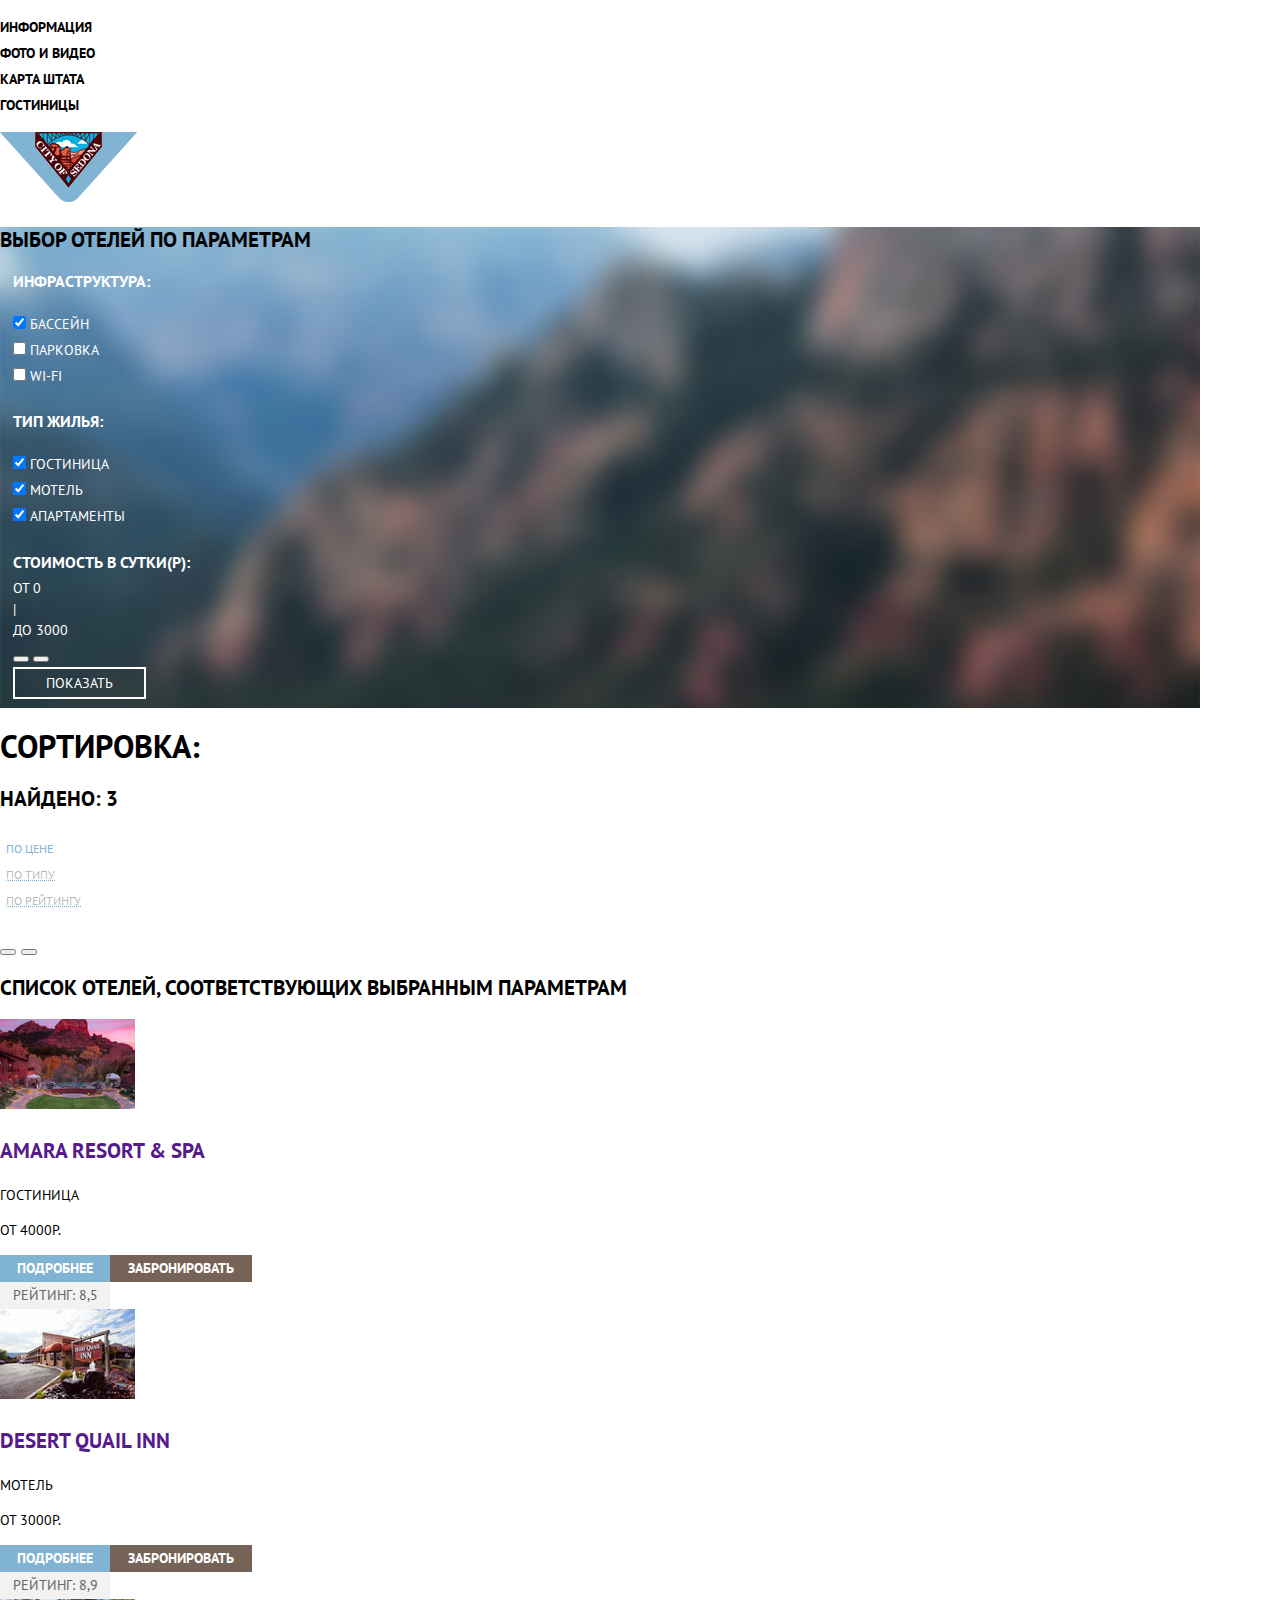
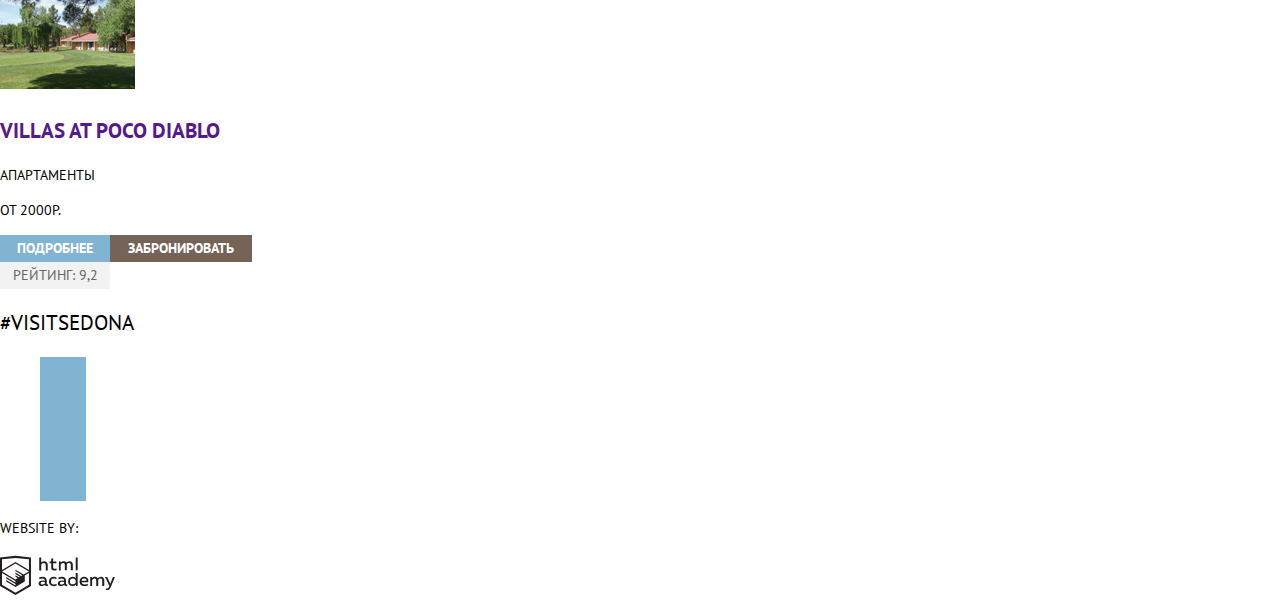
==== hotels.html @ 7c7cbd6b "Сделал первичную стилизацию" ====
<!DOCTYPE html>
<html lang="ru">
<head>
    <meta charset="utf-8">
    <title>HTML Academy: Седона</title>
    <link href="https://fonts.googleapis.com/css?family=PT+Sans:400,700&amp;subset=cyrillic" rel="stylesheet">
    <link href="css/normalize.css" rel="stylesheet">
    <link href="css/styles.css" rel="stylesheet">
</head>
<body>
    <header class="main-header">
        <nav class="main-navigation">
            <ul class="main-navigation-list">
                <li><a href="">Информация</a></li>
                <li><a href="">Фото и видео</a></li>
                <li><a href="">Карта штата</a></li>
                <li><a href="hotels.html">Гостиницы</a></li>
            </ul>
        </nav>
        <a href="index.html" class="main-logo"><img src="img/logo.png" alt="Логотип Седоны"></a>
    </header>
    <section class="hotels-parameters">
        <h2>Выбор отелей по параметрам</h2>
        <form action="https://echo.htmlacademy.ru" method="post" class="filter-hotels">
            <fieldset class="infrastructure">
                <legend>Инфраструктура:</legend>
                <ul class="filter-list">
                    <li class="filter-option">
                        <input class="filter-input filter-input-checkbox" type="checkbox" name="swimming-pool" id="filter-swimming-pool" checked>
                        <label for="filter-swimming-pool">Бассейн</label>
                    </li>
                    <li class="filter-option">
                        <input class="filter-input filter-input-checkbox" type="checkbox" name="parking" id="filter-parking">
                        <label for="filter-parking">Парковка</label>
                    </li>
                    <li class="filter-option">
                        <input class="filter-input filter-input-checkbox" type="checkbox" name="wi-fi" id="filter-wi-fi">
                        <label for="filter-wi-fi">Wi-Fi</label>
                    </li>
                </ul>
            </fieldset>
            <fieldset class="hotel-type">
                <legend>Тип жилья:</legend>
                <ul class="filter-list">
                    <li class="filter-option">
                        <input class="filter-input filter-input-checkbox" type="checkbox" name="hotel" id="filter-hotel" checked>
                        <label for="filter-hotel">Гостиница</label>
                    </li>
                    <li class="filter-option">
                        <input class="filter-input filter-input-checkbox" type="checkbox" name="motel" id="filter-motel" checked>
                        <label for="filter-motel">Мотель</label>
                    </li>
                    <li class="filter-option">
                        <input class="filter-input filter-input-checkbox" type="checkbox" name="apartment" id="filter-apartment" checked>
                        <label for="filter-apartment">Апартаменты</label>
                    </li>
                </ul>
            </fieldset>
            <fieldset class="cost-per-day">
                <legend>Стоимость в сутки(р):</legend>
                <div class="price-controls">
                    <div class="min-price">От 0</div> |
                    <div class="max-price">До 3000</div>
                </div>
                <div class="range-filter">
                    <div class="range-controls">
                        <div class="scale">
                            <div class="bar"></div>
                        </div>
                        <button type="button" class="toggle min-toggle"></button>
                        <button type="button" class="toggle max-toggle"></button>
                    </div>
                </div>
                <input type="submit" value="Показать">
            </fieldset>
        </form>
    </section>
    <section class="hotels-sorting">
        <h2>Сортировка:</h2>
        <b>Найдено: <span>3</span></b>
        <ul class="sorting-list">
            <li class="sorting-option">
                <button class="button-sorting-price chosen-option">По цене</button>
            </li>
            <li class="sorting-option">
                <button class="button-sorting-type">По типу</button>
            </li>
            <li class="sorting-option">
                <button class="button-sorting-rating">По рейтингу</button>
            </li>
        </ul>
        <div class="sorting-order">
            <button class="sorting-ascending"></button>
            <button class="sorting-descending"></button>
        </div>
    </section>
    <section class="hotels-found">
        <h2>Список отелей, соответствующих выбранным параметрам</h2>
        <ul class="hotels-list">
            <li>
                <img src="img/amara.jpg" alt="Фото отеля">
                <h3><a href="" class="hotel-name">Amara resort &amp; spa</a></h3>
                <p>Гостиница</p>
                <p>От 4000р.</p>
                <a href="" class="more-info">Подробнее</a>
                <a href="" class="button booking-button">Забронировать</a>
                <div class="star-rating">
                </div>
                <p class="rating-number">Рейтинг: 8,5</p>
            </li>
            <li>
                <img src="img/desert.jpg" alt="Фото отеля">
                <h3><a href="" class="hotel-name">Desert Quail Inn</a></h3>
                <p>Мотель</p>
                <p>От 3000р.</p>
                <a href="" class="more-info">Подробнее</a>
                <a href="" class="button booking-button">Забронировать</a>
                <div class="star-rating">
                </div>
                <p class="rating-number">Рейтинг: 8,9</p>
            </li>
            <li>
                <img src="img/villas.jpg" alt="Фото отеля">
                <h3><a href="" class="hotel-name">Villas at poco diablo</a></h3>
                <p>Апартаменты</p>
                <p>От 2000р.</p>
                <a href="" class="more-info">Подробнее</a>
                <a href="" class="button booking-button">Забронировать</a>
                <div class="star-rating">
                </div>
                <p class="rating-number">Рейтинг: 9,2</p>
            </li>
        </ul>
    </section>
    <footer class="main-footer">
        <p class="footer-hashtag">#Visitsedona</p>
        <ul class="footer-social">
            <li><a class="social-button vk" href="http://vk.com/htmlacademy"></a></li>
            <li><a class="social-button fb" href="http://www.facebook.com/htmlacademy"></a></li>
            <li><a class="social-button instagram" href="http://twitter.com/htmlacademy_ru"></a></li>
        </ul>
        <div class="developer">
            <p>Website by:</p>
            <a href="htmlacademy.ru"><svg id="Layer_1" data-name="Layer 1" xmlns="http://www.w3.org/2000/svg" viewBox="0 0 108.08 36.85"><title>logo-htmlacademy-small1</title><path d="M44.61,26.88a2,2,0,0,0,.55-0.1v1.33a3.25,3.25,0,0,1-1.18.21,1.67,1.67,0,0,1-1.67-1,4.84,4.84,0,0,1-3.14,1.08c-1.51,0-2.91-.83-2.91-2.55,0-2.13,2-2.79,3.71-2.79a11.08,11.08,0,0,1,2.17.25v-0.3c0-1-.76-1.77-2.19-1.77a7.42,7.42,0,0,0-3,.64v-1.7a10.21,10.21,0,0,1,3.19-.55c2.36,0,3.81,1.12,3.81,3.65v3a0.54,0.54,0,0,0,.49.59h0.17Zm-6.44-1.13A1.35,1.35,0,0,0,39.63,27h0.11a3.39,3.39,0,0,0,2.41-1V24.58a9.72,9.72,0,0,0-1.81-.21c-1,0-2.16.33-2.16,1.38h0Zm12.36-6.11a5,5,0,0,1,2.57.64V22a4.08,4.08,0,0,0-2.3-.7,2.75,2.75,0,1,0,0,5.49,5,5,0,0,0,2.43-.64v1.71a6.27,6.27,0,0,1-2.76.57A4.21,4.21,0,0,1,46,24.51q0-.21,0-0.41a4.32,4.32,0,0,1,4.18-4.46h0.38Zm12.17,7.24a2,2,0,0,0,.55-0.1v1.33a3.25,3.25,0,0,1-1.18.21,1.67,1.67,0,0,1-1.67-1,4.84,4.84,0,0,1-3.14,1.08c-1.51,0-2.91-.83-2.91-2.55,0-2.13,2-2.79,3.71-2.79a11.08,11.08,0,0,1,2.17.25v-0.3c0-1-.76-1.77-2.19-1.77a7.42,7.42,0,0,0-3,.64v-1.7a10.21,10.21,0,0,1,3.19-.55c2.36,0,3.81,1.12,3.81,3.65v3a0.54,0.54,0,0,0,.49.59h0.17Zm-6.44-1.13A1.35,1.35,0,0,0,57.73,27h0.11a3.39,3.39,0,0,0,2.41-1V24.58a9.72,9.72,0,0,0-1.81-.21c-1.06,0-2.16.33-2.16,1.38h0ZM73,16V28.2H71.35V26.88a3.88,3.88,0,0,1-3.19,1.54,4.4,4.4,0,0,1,0-8.78,3.81,3.81,0,0,1,3,1.3V16H73Zm-4.53,5.22a2.76,2.76,0,1,0,0,5.52A2.86,2.86,0,0,0,71.15,25V23A2.91,2.91,0,0,0,68.49,21.27ZM79,19.64c3.31,0,4.46,2.68,3.92,5.09H76.7c0.21,1.5,1.67,2.11,3.19,2.11a6.11,6.11,0,0,0,2.64-.59v1.6a7.14,7.14,0,0,1-3,.57C77,28.42,74.78,27,74.78,24a4.18,4.18,0,0,1,4-4.39H79Zm0.09,1.54a2.28,2.28,0,0,0-2.44,2.1v0.06H81.3A2,2,0,0,0,79.13,21.18Zm5.73,7V19.87h1.65v1a3.81,3.81,0,0,1,2.78-1.27A2.86,2.86,0,0,1,91.89,21a4.12,4.12,0,0,1,2.91-1.33A3.06,3.06,0,0,1,98,23V28.2h-1.9V23.05a1.59,1.59,0,0,0-1.42-1.75H94.42a2.8,2.8,0,0,0-2.07,1.12V28.2h-1.9V23.05A1.59,1.59,0,0,0,89,21.31H88.8a3,3,0,0,0-2.21,1.29v5.63H84.86Zm21.31-8.33h1.9l-3.91,9.46c-0.9,2.17-2.09,2.86-3.35,2.86a4.76,4.76,0,0,1-1.1-.14V30.46a2.86,2.86,0,0,0,.85.12c0.9,0,1.58-.64,2.07-1.9l0.17-.42-4-8.4h2l2.86,6.29ZM38.73,1.46V6.22a3.81,3.81,0,0,1,2.7-1.14,3.25,3.25,0,0,1,3.44,3.4v5.15H43V8.72a1.81,1.81,0,0,0-1.61-2h-0.3a2.93,2.93,0,0,0-2.32,1.39v5.52h-1.9V1.46h1.9ZM49.94,2.31v3h3V6.91h-3v3.81c0,1.1.5,1.46,1.58,1.46a4.49,4.49,0,0,0,1.69-.33v1.6A6.8,6.8,0,0,1,51,13.8a2.55,2.55,0,0,1-2.86-2.74V6.89H46.58V5.26h1.5V2.74Zm5.4,11.31V5.28H57v1A3.81,3.81,0,0,1,59.77,5a2.86,2.86,0,0,1,2.6,1.33A4.12,4.12,0,0,1,65.28,5,3.06,3.06,0,0,1,68.44,8.4v5.21h-1.9V8.46a1.59,1.59,0,0,0-1.42-1.75H64.89a2.8,2.8,0,0,0-2.07,1.12v5.78h-1.9V8.46A1.59,1.59,0,0,0,59.5,6.71H59.27A3,3,0,0,0,57.06,8v5.63H55.34ZM71.17,1.45H73V13.6H71.17V1.45ZM14.71,0H14.55L0,1.54V28.21l14.55,8.66,14.55-8.66V1.54Zm12.5,27.1L14.55,34.64,1.9,27.12V16.18l12.59,7.5V25L5.86,19.9v1.31l8.68,5.21v1.39L5.87,22.65V24l8.68,5.21,8.75-5.24V18.31L27.2,16V27.12Zm0-12.53-3.48,2-1.6,1L14.51,13v1.31L21,18.23H21l-0.14.09-1,.54-5.37-3.2V17l4.24,2.52-1,.67-3.2-1.9v1.31l2.1,1.24L14.5,22.1,2,14.65,14.51,7.11Zm0-1.32L14.49,5.76,1.91,13.25v-10L14.56,1.92,27.21,3.25v10h0Z" transform="translate(0 -0.02)" class="htmlacademy-logo" fill="#231f20"/></svg></a>
        </div>
    </footer>
</body>
</html>
---- css/styles.css ----
body {
    margin: 0;
    padding: 0;
    font-family: "PT Sans", Arial, sans-serif;
    font-size: 14px;
    line-height: 26px;
    color: black;
    text-transform: uppercase;
}

a {
    text-decoration: none;
}

/* Стилизация хедера */

.main-navigation {
    font-size: 14px;
    line-height: 26px;
    background-color: white;
}

.main-navigation-list {
    list-style: none;
    padding-left: 0;
}

.main-navigation-list a {
    color: black;
    font-weight: 700;
}

.main-navigation-list a:hover {
    color: #81b3d2;
}


.main-navigation-list a:active {
    color: rgba(0, 0, 0, 0.3);
}

/* Стилизация основного содержания */

.sedona-promo {

    background-image: url(../img/sedona-main.jpg);
    background-position: top center;
    background-repeat: no-repeat;

    height: 724px;

}

.sedona-promo b {
    font-size: 21px;
    line-height: 26px;
}

.sedona-promo p {
    font-size: 14px;
    line-height: 26px;
}

/* Стилизация блока преимуществ */

.advantages-list {
    list-style: none;
}

.advantages-list h3 {
    font-size: 21px;
    line-height: 26px;
    text-align: center;
}

.advantages-list p {
    font-size: 14px;
    line-height: 26px;
    text-align: center;
}

.advantages-item {
    height: 256px;
}

.advantages-item:nth-of-type(1),
.advantages-item:nth-of-type(7) {
    background-color: #81b3d2;
    width: 400px;
    color: white;
}

.advantages-item:nth-of-type(2),
.advantages-item:nth-of-type(6) {
    width: 800px;
}

.advantages-item:nth-of-type(3),
.advantages-item:nth-of-type(4),
.advantages-item:nth-of-type(5),
.advantages-item:nth-of-type(8),
.advantages-item:nth-of-type(9),
.advantages-item:nth-of-type(10) {
    width: 400px;
}

.advantages-item:nth-of-type(8),
.advantages-item:nth-of-type(9),
.advantages-item:nth-of-type(10) {
    background-color: #eeeeee;
}


.main-hotels b {
    font-size: 30px;
    line-height: 36px;
}

.main-hotels p {
    font-size: 14px;
    line-height: 24px;
}

.main-hotels button {
    font-size: 21px;
    line-height: 26px;
    font-weight: 700;
    text-transform: uppercase;
    background-color: #766357;
    color: white;
    width: 568px;
    height: 86px;
    border: none;
}

.main-hotels button:hover {
    background-color: #604e43;
}

.main-hotels button:active {
    background-color: #503e33;
    color: rgba(255, 255, 255, 0.3);
}

/* Стилизация футера */

.main-footer .footer-hashtag {
    font-size: 21px;
    line-height: 26px;
}

.footer-social {
    list-style: none;
}


.footer-social .social-button {
    width: 46px;
    height: 48px;
    background-color: #81b3d2;
    display: block;
}

.footer-social .social-button:hover {
    background-color: #669ec0;
}

.footer-social .social-button:active {
    background-color: #5496bd;
}

.developer p {
    font-size: 14px;
    line-height: 26px;
}

.developer svg {
    width: 115px;
    height: 41px;
}

svg:hover .htmlacademy-logo {
    fill: #81b3d2;
}

svg:active .htmlacademy-logo {
    fill: #bdbbbc;
}

label {
    font-size: 14px;
    line-height: 26px;
    font-weight: 700;
}

.modal-hotels input {
    background-color: #f2f2f2;
    font-size: 14px;
    line-height: 26px;
    font-weight: 700;
}

.modal-hotels input:hover {
    background-color: #ebebeb;
}

.modal-hotels input:focus {
    background-color: white;
    outline: none;
}

.modal-hotels input[type="submit"] {
    width: 458px;
    height: 58px;
    font-size: 21px;
    line-height: 26px;
    font-weight: 700;
    text-transform: uppercase;
    color: white;
    border: none;
    background-color: #81b3d2;
}

.modal-hotels input[type="submit"]:hover {
    background-color: #669ec0;
}

.modal-hotels input[type="submit"]:active {
    background-color: #5496bd;
    color: rgba(255, 255, 255, 0.3);
}

/* Стилизация страницы поиска отелей */

/* Стилизация блока с фильтрами */

.hotels-parameters {
    background-image: url(../img/filter%20background.jpg);
    background-repeat: no-repeat;
    background-position: top center;
    width: 1200px;
}

fieldset {
    border: none;
}

fieldset legend {
    font-size: 16px;
    line-height: 21px;
    font-weight: 700;
    color: white;
}

.filter-list {
    list-style: none;
    padding-left: 0;
}

.filter-list label {
    font-size: 14px;
    line-height: 21px;
    color: white;
    font-weight: 400;
}

.price-controls {
    color: white;
    font-size: 14px;
    line-height: 21px;
}

.filter-hotels input[type="submit"] {
    background-color: transparent;
    font-size: 14px;
    line-height: 21px;
    color: white;
    text-transform: uppercase;
    height: 32px;
    width: 133px;
    border: 2px solid white;
}

/* Стилизация блока сортировки */

.hotels-sorting {
    font-size: 21px;
    line-height: 26px;
    font-weight: 700;
}

.sorting-list {
    list-style: none;
    padding-left: 0;
}

.sorting-list button {
    background-color: transparent;
    border: none;
    font-size: 12px;
    line-height: 18px;
    color: rgba(0, 0, 0, 0.3);
    text-transform: uppercase;
    text-decoration: underline;
    text-decoration-style: dotted;
    text-decoration-color: #81b3d2;
}

.sorting-list .chosen-option {
    color: #81b3d2;
    text-decoration: none;
}

.sorting-list button:hover {
    color: #81b3d2;
    text-decoration: underline;
    text-decoration-style: dotted;
    text-decoration-color: #81b3d2;
}

.sorting-list button:active {
    color: black;
    text-decoration: none;
}

/* Стилизация списка отелей */

.hotels-list {
    list-style: none;
    padding-left: 0;
}

.hotels-list h3 {
    font-size: 21px;
    line-height: 26px;
    font-weight: 700;
}

.hotels-list .hotel-name:hover {
    color: #81b3d2;
}

.hotels-list .hotel-name:active {
    color: rgba(0, 0, 0, 0.3);
}

.hotels-list p {
    font-size: 14px;
    line-height: 21px;
}

.hotels-list .rating-number {
    color: #666666;
    background-color: #f2f2f2;
    width: 110px;
    height: 27px;
    text-align: center;
    display: table-cell;
    vertical-align: middle;
}

.hotels-list .more-info {
    font-size: 14px;
    line-height: 21px;
    font-weight: 700;
    text-align: center;
    vertical-align: middle;
    color: white;
    background-color: #81b3d2;
    width: 110px;
    height: 27px;
    display: table-cell;
}

.hotels-list .more-info:hover {
    background-color: #669ec0;
}

.hotels-list .more-info:active {
    background-color: #5496bd;
    color: rgba(255, 225, 255, 0.3);
}

.hotels-list .booking-button {
    font-size: 14px;
    line-height: 21px;
    font-weight: 700;
    text-align: center;
    vertical-align: middle;
    color: white;
    background-color: #766357;
    width: 142px;
    height: 27px;
    display: table-cell;
}

.hotels-list .booking-button:hover {
    background-color: #604e43;
}

.hotels-list .booking-button:active {
    background-color: #503e33;
    color: rgba(255, 255, 255, 0.3);
}
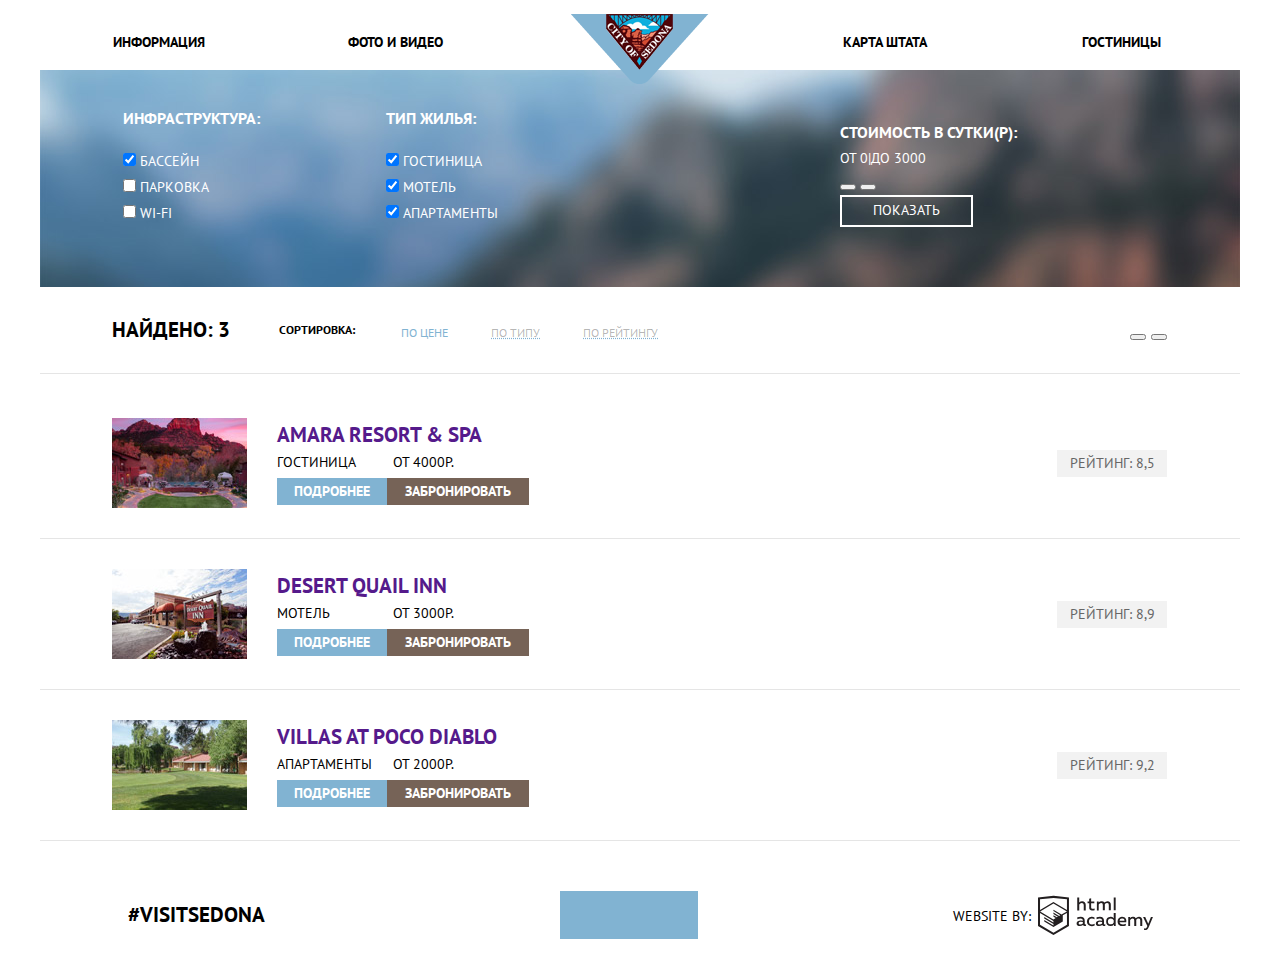
==== commit 99bbfe86: "Создал сетки" ====
--- a/hotels.html
+++ b/hotels.html
@@ -1,5 +1,6 @@
 <!DOCTYPE html>
 <html lang="ru">
+
 <head>
     <meta charset="utf-8">
     <title>HTML Academy: Седона</title>
@@ -7,6 +8,7 @@
     <link href="css/normalize.css" rel="stylesheet">
     <link href="css/styles.css" rel="stylesheet">
 </head>
+
 <body>
     <header class="main-header">
         <nav class="main-navigation">
@@ -19,119 +21,145 @@
         </nav>
         <a href="index.html" class="main-logo"><img src="img/logo.png" alt="Логотип Седоны"></a>
     </header>
-    <section class="hotels-parameters">
-        <h2>Выбор отелей по параметрам</h2>
-        <form action="https://echo.htmlacademy.ru" method="post" class="filter-hotels">
-            <fieldset class="infrastructure">
-                <legend>Инфраструктура:</legend>
-                <ul class="filter-list">
-                    <li class="filter-option">
-                        <input class="filter-input filter-input-checkbox" type="checkbox" name="swimming-pool" id="filter-swimming-pool" checked>
-                        <label for="filter-swimming-pool">Бассейн</label>
-                    </li>
-                    <li class="filter-option">
-                        <input class="filter-input filter-input-checkbox" type="checkbox" name="parking" id="filter-parking">
-                        <label for="filter-parking">Парковка</label>
-                    </li>
-                    <li class="filter-option">
-                        <input class="filter-input filter-input-checkbox" type="checkbox" name="wi-fi" id="filter-wi-fi">
-                        <label for="filter-wi-fi">Wi-Fi</label>
-                    </li>
-                </ul>
-            </fieldset>
-            <fieldset class="hotel-type">
-                <legend>Тип жилья:</legend>
-                <ul class="filter-list">
-                    <li class="filter-option">
-                        <input class="filter-input filter-input-checkbox" type="checkbox" name="hotel" id="filter-hotel" checked>
-                        <label for="filter-hotel">Гостиница</label>
-                    </li>
-                    <li class="filter-option">
-                        <input class="filter-input filter-input-checkbox" type="checkbox" name="motel" id="filter-motel" checked>
-                        <label for="filter-motel">Мотель</label>
-                    </li>
-                    <li class="filter-option">
-                        <input class="filter-input filter-input-checkbox" type="checkbox" name="apartment" id="filter-apartment" checked>
-                        <label for="filter-apartment">Апартаменты</label>
-                    </li>
-                </ul>
-            </fieldset>
-            <fieldset class="cost-per-day">
-                <legend>Стоимость в сутки(р):</legend>
-                <div class="price-controls">
-                    <div class="min-price">От 0</div> |
-                    <div class="max-price">До 3000</div>
-                </div>
-                <div class="range-filter">
-                    <div class="range-controls">
-                        <div class="scale">
-                            <div class="bar"></div>
+    <main class="container">
+        <section class="hotels-parameters">
+            <h2 class="visually-hidden">Выбор отелей по параметрам</h2>
+            <form action="https://echo.htmlacademy.ru" method="post" class="filter-hotels">
+                <fieldset class="infrastructure">
+                    <legend>Инфраструктура:</legend>
+                    <ul class="filter-list">
+                        <li class="filter-option">
+                            <input class="filter-input filter-input-checkbox" type="checkbox" name="swimming-pool" id="filter-swimming-pool" checked>
+                            <label for="filter-swimming-pool">Бассейн</label>
+                        </li>
+                        <li class="filter-option">
+                            <input class="filter-input filter-input-checkbox" type="checkbox" name="parking" id="filter-parking">
+                            <label for="filter-parking">Парковка</label>
+                        </li>
+                        <li class="filter-option">
+                            <input class="filter-input filter-input-checkbox" type="checkbox" name="wi-fi" id="filter-wi-fi">
+                            <label for="filter-wi-fi">Wi-Fi</label>
+                        </li>
+                    </ul>
+                </fieldset>
+                <fieldset class="hotel-type">
+                    <legend>Тип жилья:</legend>
+                    <ul class="filter-list">
+                        <li class="filter-option">
+                            <input class="filter-input filter-input-checkbox" type="checkbox" name="hotel" id="filter-hotel" checked>
+                            <label for="filter-hotel">Гостиница</label>
+                        </li>
+                        <li class="filter-option">
+                            <input class="filter-input filter-input-checkbox" type="checkbox" name="motel" id="filter-motel" checked>
+                            <label for="filter-motel">Мотель</label>
+                        </li>
+                        <li class="filter-option">
+                            <input class="filter-input filter-input-checkbox" type="checkbox" name="apartment" id="filter-apartment" checked>
+                            <label for="filter-apartment">Апартаменты</label>
+                        </li>
+                    </ul>
+                </fieldset>
+                <fieldset class="cost-per-day">
+                    <legend>Стоимость в сутки(р):</legend>
+                    <div class="price-controls">
+                        <div class="min-price">От 0</div> |
+                        <div class="max-price">До 3000</div>
+                    </div>
+                    <div class="range-filter">
+                        <div class="range-controls">
+                            <div class="scale">
+                                <div class="bar"></div>
+                            </div>
+                            <button type="button" class="toggle min-toggle"></button>
+                            <button type="button" class="toggle max-toggle"></button>
                         </div>
-                        <button type="button" class="toggle min-toggle"></button>
-                        <button type="button" class="toggle max-toggle"></button>
                     </div>
-                </div>
-                <input type="submit" value="Показать">
-            </fieldset>
-        </form>
-    </section>
-    <section class="hotels-sorting">
-        <h2>Сортировка:</h2>
-        <b>Найдено: <span>3</span></b>
-        <ul class="sorting-list">
-            <li class="sorting-option">
-                <button class="button-sorting-price chosen-option">По цене</button>
-            </li>
-            <li class="sorting-option">
-                <button class="button-sorting-type">По типу</button>
-            </li>
-            <li class="sorting-option">
-                <button class="button-sorting-rating">По рейтингу</button>
-            </li>
-        </ul>
-        <div class="sorting-order">
-            <button class="sorting-ascending"></button>
-            <button class="sorting-descending"></button>
-        </div>
-    </section>
-    <section class="hotels-found">
-        <h2>Список отелей, соответствующих выбранным параметрам</h2>
-        <ul class="hotels-list">
-            <li>
-                <img src="img/amara.jpg" alt="Фото отеля">
-                <h3><a href="" class="hotel-name">Amara resort &amp; spa</a></h3>
-                <p>Гостиница</p>
-                <p>От 4000р.</p>
-                <a href="" class="more-info">Подробнее</a>
-                <a href="" class="button booking-button">Забронировать</a>
-                <div class="star-rating">
-                </div>
-                <p class="rating-number">Рейтинг: 8,5</p>
-            </li>
-            <li>
-                <img src="img/desert.jpg" alt="Фото отеля">
-                <h3><a href="" class="hotel-name">Desert Quail Inn</a></h3>
-                <p>Мотель</p>
-                <p>От 3000р.</p>
-                <a href="" class="more-info">Подробнее</a>
-                <a href="" class="button booking-button">Забронировать</a>
-                <div class="star-rating">
-                </div>
-                <p class="rating-number">Рейтинг: 8,9</p>
-            </li>
-            <li>
-                <img src="img/villas.jpg" alt="Фото отеля">
-                <h3><a href="" class="hotel-name">Villas at poco diablo</a></h3>
-                <p>Апартаменты</p>
-                <p>От 2000р.</p>
-                <a href="" class="more-info">Подробнее</a>
-                <a href="" class="button booking-button">Забронировать</a>
-                <div class="star-rating">
-                </div>
-                <p class="rating-number">Рейтинг: 9,2</p>
-            </li>
-        </ul>
-    </section>
+                    <input type="submit" value="Показать">
+                </fieldset>
+            </form>
+        </section>
+        <section class="hotels-sorting">
+            <b>Найдено: 3</b>
+            <h2>Сортировка:</h2>
+            <ul class="sorting-list">
+                <li class="sorting-option">
+                    <button class="button-sorting-price chosen-option">По цене</button>
+                </li>
+                <li class="sorting-option">
+                    <button class="button-sorting-type">По типу</button>
+                </li>
+                <li class="sorting-option">
+                    <button class="button-sorting-rating">По рейтингу</button>
+                </li>
+            </ul>
+            <div class="sorting-order">
+                <button class="sorting-ascending"></button>
+                <button class="sorting-descending"></button>
+            </div>
+        </section>
+        <section class="hotels-found">
+            <h2 class="visually-hidden">Список отелей, соответствующих выбранным параметрам</h2>
+            <ul class="hotels-list">
+                <li>
+                    <img src="img/amara.jpg" alt="Фото отеля">
+                    <div class="hotel-description">
+                        <h3><a href="" class="hotel-name">Amara resort &amp; spa</a></h3>
+                        <div class="hotel-name-cost">
+                            <p>Гостиница</p>
+                            <p>От 4000р.</p>
+                        </div>
+                        <div class="hotel-buttons">
+                            <a href="" class="more-info">Подробнее</a>
+                            <a href="" class="button booking-button">Забронировать</a>
+                        </div>
+                    </div>
+                    <div class="rating-helper">
+                        <div class="star-rating">
+                        </div>
+                        <p class="rating-number">Рейтинг: 8,5</p>
+                    </div>
+                </li>
+                <li>
+                    <img src="img/desert.jpg" alt="Фото отеля">
+                    <div class="hotel-description">
+                        <h3><a href="" class="hotel-name">Desert Quail Inn</a></h3>
+                        <div class="hotel-name-cost">
+                            <p>Мотель</p>
+                            <p>От 3000р.</p>
+                        </div>
+                        <div class="hotel-buttons">
+                            <a href="" class="more-info">Подробнее</a>
+                            <a href="" class="button booking-button">Забронировать</a>
+                        </div>
+                    </div>
+                    <div class="rating-helper">
+                        <div class="star-rating">
+                        </div>
+                        <p class="rating-number">Рейтинг: 8,9</p>
+                    </div>
+                </li>
+                <li>
+                    <img src="img/villas.jpg" alt="Фото отеля">
+                    <div class="hotel-description">
+                        <h3><a href="" class="hotel-name">Villas at poco diablo</a></h3>
+                        <div class="hotel-name-cost">
+                            <p>Апартаменты</p>
+                            <p>От 2000р.</p>
+                        </div>
+                        <div class="hotel-buttons">
+                            <a href="" class="more-info">Подробнее</a>
+                            <a href="" class="button booking-button">Забронировать</a>
+                        </div>
+                    </div>
+                    <div class="rating-helper">
+                        <div class="star-rating">
+                        </div>
+                        <p class="rating-number">Рейтинг: 9,2</p>
+                    </div>
+                </li>
+            </ul>
+        </section>
+    </main>
     <footer class="main-footer">
         <p class="footer-hashtag">#Visitsedona</p>
         <ul class="footer-social">
@@ -145,4 +173,5 @@
         </div>
     </footer>
 </body>
+
 </html>
--- a/css/styles.css
+++ b/css/styles.css
@@ -12,17 +12,49 @@
     text-decoration: none;
 }
 
+.visually-hidden {
+    display: none;
+}
+
 /* Стилизация хедера */
 
+.main-header {
+    width: 1200px;
+    margin: 0 auto;
+    height: 56px;
+    position: relative;
+}
+
+.main-logo {
+    position: absolute;
+    top: 0px;
+    left: 531px;
+}
+
 .main-navigation {
     font-size: 14px;
     line-height: 26px;
     background-color: white;
+    height: 56px;
 }
 
 .main-navigation-list {
     list-style: none;
     padding-left: 0;
+    display: flex;
+    height: 56px;
+
+}
+
+.main-navigation-list li {
+    flex-basis: 237px;
+    display: flex;
+    justify-content: center;
+    align-items: center;
+}
+
+.main-navigation-list li:nth-of-type(3) {
+    margin-left: auto;
 }
 
 .main-navigation-list a {
@@ -40,6 +72,11 @@
 }
 
 /* Стилизация основного содержания */
+
+.container {
+    width: 1200px;
+    margin: 0 auto;
+}
 
 .sedona-promo {
 
@@ -49,34 +86,72 @@
 
     height: 724px;
 
+    display: flex;
+    flex-direction: column;
+    justify-content: flex-end;
+    align-items: center;
+
 }
 
 .sedona-promo b {
     font-size: 21px;
     line-height: 26px;
+    width: 446px;
+    text-align: center;
 }
 
 .sedona-promo p {
     font-size: 14px;
     line-height: 26px;
+    color: #333333;
 }
 
 /* Стилизация блока преимуществ */
 
+.advantages {}
+
 .advantages-list {
+    width: 1200px;
+    margin: 0 auto;
     list-style: none;
+    display: flex;
+    flex-wrap: wrap;
+    justify-content: flex-start;
+    padding-left: 0;
+}
+
+.advantages-list li {
+    flex-basis: 400px;
+    display: flex;
+    flex-direction: column;
+    justify-content: center;
+    min-height: 256px;
+    align-items: center;
+}
+
+.advantages-list li:nth-of-type(2),
+.advantages-list li:nth-of-type(6) {
+    flex-basis: 800px;
+}
+
+.advantages-list li:nth-of-type(3),
+.advantages-list li:nth-of-type(4),
+.advantages-list li:nth-of-type(5) {
+    min-height: 330px;
 }
 
 .advantages-list h3 {
     font-size: 21px;
     line-height: 26px;
     text-align: center;
+    width: 151px;
 }
 
 .advantages-list p {
     font-size: 14px;
     line-height: 26px;
     text-align: center;
+    width: 280px;
 }
 
 .advantages-item {
@@ -104,21 +179,42 @@
     width: 400px;
 }
 
+.advantages-item:nth-of-type(3) p,
+.advantages-item:nth-of-type(4) p,
+.advantages-item:nth-of-type(5) p,
+.advantages-item:nth-of-type(8) p,
+.advantages-item:nth-of-type(9) p,
+.advantages-item:nth-of-type(10) p {
+    color: #333333;
+}
+
 .advantages-item:nth-of-type(8),
 .advantages-item:nth-of-type(9),
 .advantages-item:nth-of-type(10) {
     background-color: #eeeeee;
 }
 
+.main-hotels {
+    margin-top: 55px;
+    display: flex;
+    flex-direction: column;
+    justify-content: space-between;
+    align-items: center;
+    min-height: 236px;
+}
+
 
 .main-hotels b {
     font-size: 30px;
     line-height: 36px;
+
 }
 
 .main-hotels p {
     font-size: 14px;
     line-height: 24px;
+    text-align: center;
+    width: 437px;
 }
 
 .main-hotels button {
@@ -144,13 +240,22 @@
 
 /* Стилизация футера */
 
+.main-footer {
+    height: 120px;
+    display: flex;
+    justify-content: space-around;
+    align-items: center;
+}
+
 .main-footer .footer-hashtag {
     font-size: 21px;
     line-height: 26px;
+    font-weight: 700;
 }
 
 .footer-social {
     list-style: none;
+    display: flex;
 }
 
 
@@ -169,14 +274,26 @@
     background-color: #5496bd;
 }
 
+.developer {
+    width: 200px;
+    height: 41px;
+    display: flex;
+    justify-content: space-between;
+    align-items: flex-start;
+
+}
+
 .developer p {
     font-size: 14px;
     line-height: 26px;
+    margin-top: 8px;
+
 }
 
 .developer svg {
     width: 115px;
     height: 41px;
+
 }
 
 svg:hover .htmlacademy-logo {
@@ -187,6 +304,22 @@
     fill: #bdbbbc;
 }
 
+/* Стилизация всплывающего окна */
+
+.modal-hotels {
+    width: 568px;
+    min-height: 395px;
+    margin: 0 auto;
+}
+
+.hotels-search {
+    min-height: 395px;
+    display: flex;
+    flex-direction: column;
+    justify-content: space-around;
+    align-items: center;
+}
+
 label {
     font-size: 14px;
     line-height: 26px;
@@ -198,6 +331,21 @@
     font-size: 14px;
     line-height: 26px;
     font-weight: 700;
+}
+
+.modal-hotels .hotels-search-helper {
+    width: 458px;
+    display: flex;
+    justify-content: space-between;
+    align-items: center;
+}
+
+.modal-hotels input[type="date"] {
+    width: 346px;
+}
+
+.modal-hotels input[type="number"] {
+    margin-left: 41px;
 }
 
 .modal-hotels input:hover {
@@ -283,6 +431,18 @@
 
 /* Стилизация блока сортировки */
 
+.filter-hotels {
+    display: flex;
+    min-height: 217px;
+    
+    justify-content: flex-start;
+    align-items: center;
+}
+
+.filter-hotels fieldset {
+    
+}
+
 .hotels-sorting {
     font-size: 21px;
     line-height: 26px;
@@ -292,6 +452,65 @@
 .sorting-list {
     list-style: none;
     padding-left: 0;
+}
+
+.infrastructure {
+    margin-left: 72px;
+    width: 140px;
+}
+
+.hotel-type {
+    margin-left: 100px;
+    width: 140px;
+}
+
+.cost-per-day {
+    margin-right: 72px;
+    width: 318px;
+    display: flex;
+    flex-direction: column;
+    
+}
+
+.price-controls {
+    display: flex;
+}
+
+.hotels-sorting {
+    display: flex;
+    justify-content: space-between;
+    align-items: center;
+    min-height: 86px;
+    border-bottom: 1px solid #e5e5e5;
+}
+
+.hotels-sorting b {
+    text-align: center;
+    margin-left: 72px;
+}
+
+.hotels-sorting h2 {
+    font-size: 12px;
+    line-height: 18px;
+    margin-left: 49px;
+}
+
+.sorting-list {
+    display: flex;
+    justify-content: space-between;
+    align-items: stretch;
+    margin-left: 9px;
+    
+    
+}
+
+.sorting-list li {
+    margin-left: 31px;
+}
+
+.sorting-order {
+    margin-left: auto;
+    margin-right: 73px;
 }
 
 .sorting-list button {
@@ -323,6 +542,10 @@
     text-decoration: none;
 }
 
+.cost-per-day {
+    margin-left: auto;
+}
+
 /* Стилизация списка отелей */
 
 .hotels-list {
@@ -330,10 +553,54 @@
     padding-left: 0;
 }
 
+.hotels-list li {
+    display: flex;
+    align-items: center;
+    min-height: 150px;
+    border-bottom: 1px solid #e5e5e5;
+}
+
+.hotels-list img {
+    width: 135px;
+    margin-left: 72px;
+}
+
+.hotel-description {
+    display: flex;
+    flex-direction: column;
+    justify-content: flex-start;
+    margin-left: 30px;
+}
+
+.hotel-name-cost {
+    display: flex;
+    justify-content: flex-start;
+    align-items: center;
+    height: 30px;
+}
+
+.hotel-name-cost p {
+    flex-basis: 116px;
+}
+
+.hotel-buttons {
+    width: 258px;
+}
+
+
+
 .hotels-list h3 {
     font-size: 21px;
     line-height: 26px;
     font-weight: 700;
+    
+    margin-bottom: 0;
+    margin-top: 0;
+}
+
+.rating-helper {
+    margin-left: auto;
+    margin-right: 73px;
 }
 
 .hotels-list .hotel-name:hover {
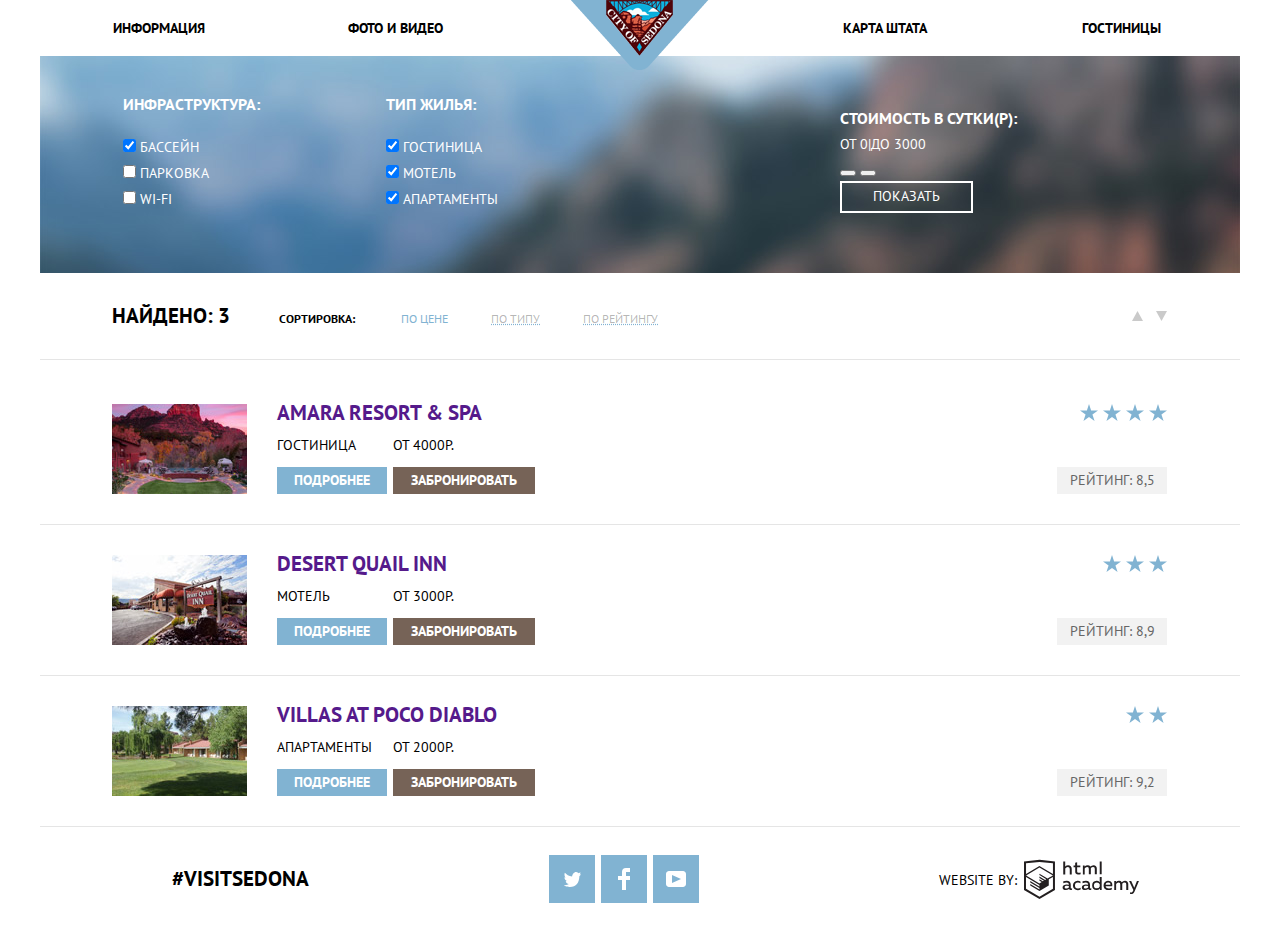
==== commit 97764202: "Оформил мелкие детали" ====
--- a/hotels.html
+++ b/hotels.html
@@ -115,6 +115,10 @@
                     </div>
                     <div class="rating-helper">
                         <div class="star-rating">
+                            <div class="star"></div>
+                            <div class="star"></div>
+                            <div class="star"></div>
+                            <div class="star"></div>
                         </div>
                         <p class="rating-number">Рейтинг: 8,5</p>
                     </div>
@@ -134,6 +138,9 @@
                     </div>
                     <div class="rating-helper">
                         <div class="star-rating">
+                            <div class="star"></div>
+                            <div class="star"></div>
+                            <div class="star"></div>
                         </div>
                         <p class="rating-number">Рейтинг: 8,9</p>
                     </div>
@@ -153,6 +160,8 @@
                     </div>
                     <div class="rating-helper">
                         <div class="star-rating">
+                            <div class="star"></div>
+                            <div class="star"></div>
                         </div>
                         <p class="rating-number">Рейтинг: 9,2</p>
                     </div>
@@ -163,9 +172,9 @@
     <footer class="main-footer">
         <p class="footer-hashtag">#Visitsedona</p>
         <ul class="footer-social">
-            <li><a class="social-button vk" href="http://vk.com/htmlacademy"></a></li>
+            <li><a class="social-button twitter" href="http://vk.com/htmlacademy"></a></li>
             <li><a class="social-button fb" href="http://www.facebook.com/htmlacademy"></a></li>
-            <li><a class="social-button instagram" href="http://twitter.com/htmlacademy_ru"></a></li>
+            <li><a class="social-button youtube" href="http://twitter.com/htmlacademy_ru"></a></li>
         </ul>
         <div class="developer">
             <p>Website by:</p>
--- a/css/styles.css
+++ b/css/styles.css
@@ -15,6 +15,7 @@
 .visually-hidden {
     display: none;
 }
+
 
 /* Стилизация хедера */
 
@@ -23,6 +24,8 @@
     margin: 0 auto;
     height: 56px;
     position: relative;
+    padding: 0;
+    
 }
 
 .main-logo {
@@ -36,14 +39,17 @@
     line-height: 26px;
     background-color: white;
     height: 56px;
+    padding: 0;
+    margin: 0;
+    
 }
 
 .main-navigation-list {
     list-style: none;
-    padding-left: 0;
+    padding: 0;
+    margin: 0;
     display: flex;
     height: 56px;
-
 }
 
 .main-navigation-list li {
@@ -79,18 +85,14 @@
 }
 
 .sedona-promo {
-
-    background-image: url(../img/sedona-main.jpg);
+    background-image: url(../img/sedona-intro.jpg);
     background-position: top center;
     background-repeat: no-repeat;
-
     height: 724px;
-
     display: flex;
     flex-direction: column;
     justify-content: flex-end;
     align-items: center;
-
 }
 
 .sedona-promo b {
@@ -104,6 +106,8 @@
     font-size: 14px;
     line-height: 26px;
     color: #333333;
+    margin-bottom: 52px;
+    margin-top: 32px;
 }
 
 /* Стилизация блока преимуществ */
@@ -124,7 +128,7 @@
     flex-basis: 400px;
     display: flex;
     flex-direction: column;
-    justify-content: center;
+    justify-content: space-between;
     min-height: 256px;
     align-items: center;
 }
@@ -145,6 +149,9 @@
     line-height: 26px;
     text-align: center;
     width: 151px;
+    padding: 0;
+    margin: 0;
+    margin-top: 47px;
 }
 
 .advantages-list p {
@@ -152,6 +159,12 @@
     line-height: 26px;
     text-align: center;
     width: 280px;
+    padding: 0;
+    margin: 0;
+}
+
+.advantages-list .advantage-description {
+    margin-bottom: 59px;
 }
 
 .advantages-item {
@@ -194,20 +207,57 @@
     background-color: #eeeeee;
 }
 
+.advantages-item:nth-of-type(3) h3,
+.advantages-item:nth-of-type(4) h3,
+.advantages-item:nth-of-type(5) h3 {
+    margin-top: 0px;
+}
+
+.advantages-item:nth-of-type(3)::before {
+    content: "";
+    background-image: url(../img/icon-1.svg);
+    width: 75px;
+    height: 72px;
+    margin: 0;
+    padding: 0;
+    margin-top: 60px;
+}
+
+.advantages-item:nth-of-type(4)::before {
+    content: "";
+    background-image: url(../img/icon-2.svg);
+    width: 64px;
+    height: 76px;
+    margin: 0;
+    padding: 0;
+    margin-top: 60px;
+}
+
+.advantages-item:nth-of-type(5)::before {
+    content: "";
+    background-image: url(../img/icon-3.svg);
+    width: 74px;
+    height: 70px;
+    margin: 0;
+    padding: 0;
+    margin-top: 60px;
+}
+
 .main-hotels {
-    margin-top: 55px;
     display: flex;
     flex-direction: column;
-    justify-content: space-between;
-    align-items: center;
-    min-height: 236px;
+    justify-content: flex-end;
+    align-items: center;
+    min-height: 291px;
 }
 
 
 .main-hotels b {
     font-size: 30px;
     line-height: 36px;
-
+    padding: 0;
+    margin: 0;
+    margin-bottom: 30px;
 }
 
 .main-hotels p {
@@ -215,6 +265,9 @@
     line-height: 24px;
     text-align: center;
     width: 437px;
+    margin: 0;
+    padding: 0;
+    margin-bottom: 49px;
 }
 
 .main-hotels button {
@@ -238,12 +291,19 @@
     color: rgba(255, 255, 255, 0.3);
 }
 
+.main-map {
+    margin-bottom: -8px;
+}
+
 /* Стилизация футера */
 
 .main-footer {
+    width: 1200px;
     height: 120px;
-    display: flex;
-    justify-content: space-around;
+    margin: 0 auto;
+    padding: 0;
+    display: flex;
+    justify-content: space-between;
     align-items: center;
 }
 
@@ -251,11 +311,19 @@
     font-size: 21px;
     line-height: 26px;
     font-weight: 700;
+    margin: 0;
+    padding: 0;
+    margin-left: 132px;
+    
 }
 
 .footer-social {
     list-style: none;
     display: flex;
+    justify-content: space-between;
+    padding: 0;
+    width: 150px;
+    
 }
 
 
@@ -274,26 +342,43 @@
     background-color: #5496bd;
 }
 
+.twitter {
+    background-image: url(../img/twitter.svg);
+    background-position: center;
+    background-repeat: no-repeat;
+}
+
+.fb {
+    background-image: url(../img/fb-icon.svg);
+    background-position: center;
+    background-repeat: no-repeat;
+}
+
+.youtube {
+    background-image: url(../img/youtube.svg);
+    background-position: center;
+    background-repeat: no-repeat;
+}
+
+
 .developer {
     width: 200px;
     height: 41px;
     display: flex;
     justify-content: space-between;
     align-items: flex-start;
-
+    margin-right: 101px;
 }
 
 .developer p {
     font-size: 14px;
     line-height: 26px;
     margin-top: 8px;
-
 }
 
 .developer svg {
     width: 115px;
     height: 41px;
-
 }
 
 svg:hover .htmlacademy-logo {
@@ -493,15 +578,14 @@
     font-size: 12px;
     line-height: 18px;
     margin-left: 49px;
+    padding-top: 6px;
 }
 
 .sorting-list {
     display: flex;
     justify-content: space-between;
     align-items: stretch;
-    margin-left: 9px;
-    
-    
+    margin-left: 9px;    
 }
 
 .sorting-list li {
@@ -511,6 +595,46 @@
 .sorting-order {
     margin-left: auto;
     margin-right: 73px;
+    display: inline-block;
+    font-size: 0;
+}
+
+.sorting-order button {
+    background-color: transparent;
+    border: none;
+    width: 11px;
+    height: 10px;
+    background-position: center;
+    background-repeat: no-repeat;
+    text-align: center;
+    vertical-align: middle;
+}
+
+.sorting-order .sorting-ascending {
+    background-image: url(../img/icon-up-dir-grey.svg);
+}
+
+.sorting-order .sorting-descending {
+    background-image: url(../img/icon-down-dir-grey.svg);
+    margin-left: 12px;
+}
+
+.sorting-order .sorting-ascending:hover {
+    background-image: url(../img/icon-up-dir.svg);
+}
+
+.sorting-order .sorting-descending:hover {
+    background-image: url(../img/icon-down-dir.svg);
+}
+
+.sorting-order .sorting-ascending:active {
+    background-image: url(../img/icon-up-dir-blue.svg);
+    outline: none;
+}
+
+.sorting-order .sorting-descending:active {
+    background-image: url(../img/icon-down-dir-blue.svg);
+    outline: none;
 }
 
 .sorting-list button {
@@ -548,9 +672,11 @@
 
 /* Стилизация списка отелей */
 
+
 .hotels-list {
     list-style: none;
     padding-left: 0;
+    margin-bottom: -8px;
 }
 
 .hotels-list li {
@@ -568,8 +694,9 @@
 .hotel-description {
     display: flex;
     flex-direction: column;
-    justify-content: flex-start;
+    justify-content: space-between;
     margin-left: 30px;
+    height: 90px;
 }
 
 .hotel-name-cost {
@@ -581,24 +708,25 @@
 
 .hotel-name-cost p {
     flex-basis: 116px;
+    margin-top: 11px;
+    
 }
 
 .hotel-buttons {
     width: 258px;
 }
 
-
-
 .hotels-list h3 {
     font-size: 21px;
     line-height: 26px;
     font-weight: 700;
-    
-    margin-bottom: 0;
-    margin-top: 0;
+    margin: 0;
+    margin-top: -4px;
 }
 
 .rating-helper {
+    height: 90px;
+    width: 110px;
     margin-left: auto;
     margin-right: 73px;
 }
@@ -615,15 +743,35 @@
     font-size: 14px;
     line-height: 21px;
 }
+
+.hotels-list .star-rating {
+    height: 17px;
+    width: 110px;
+    display: flex;
+    flex-direction: row-reverse;
+}
+
 
 .hotels-list .rating-number {
     color: #666666;
     background-color: #f2f2f2;
     width: 110px;
-    height: 27px;
+    height: 24px;
+    margin-top: 46px;
     text-align: center;
-    display: table-cell;
-    vertical-align: middle;
+    padding-top: 3px;
+}
+.star {
+    width: 18px;
+    height: 17px;
+    margin-left: 5px;
+    background-image: url(../img/star.svg);
+    background-position: center;
+    background-repeat: no-repeat;
+}
+
+.hotel-buttons {
+    font-size: 0px;
 }
 
 .hotels-list .more-info {
@@ -631,12 +779,13 @@
     line-height: 21px;
     font-weight: 700;
     text-align: center;
-    vertical-align: middle;
     color: white;
     background-color: #81b3d2;
     width: 110px;
-    height: 27px;
-    display: table-cell;
+    display: inline-block;
+    vertical-align: middle;
+    padding-top: 3px;
+    padding-bottom: 3px;
 }
 
 .hotels-list .more-info:hover {
@@ -653,12 +802,14 @@
     line-height: 21px;
     font-weight: 700;
     text-align: center;
-    vertical-align: middle;
     color: white;
     background-color: #766357;
     width: 142px;
-    height: 27px;
-    display: table-cell;
+    display: inline-block;
+    vertical-align: middle;
+    padding-top: 3px;
+    padding-bottom: 3px;
+    margin-left: 6px;
 }
 
 .hotels-list .booking-button:hover {
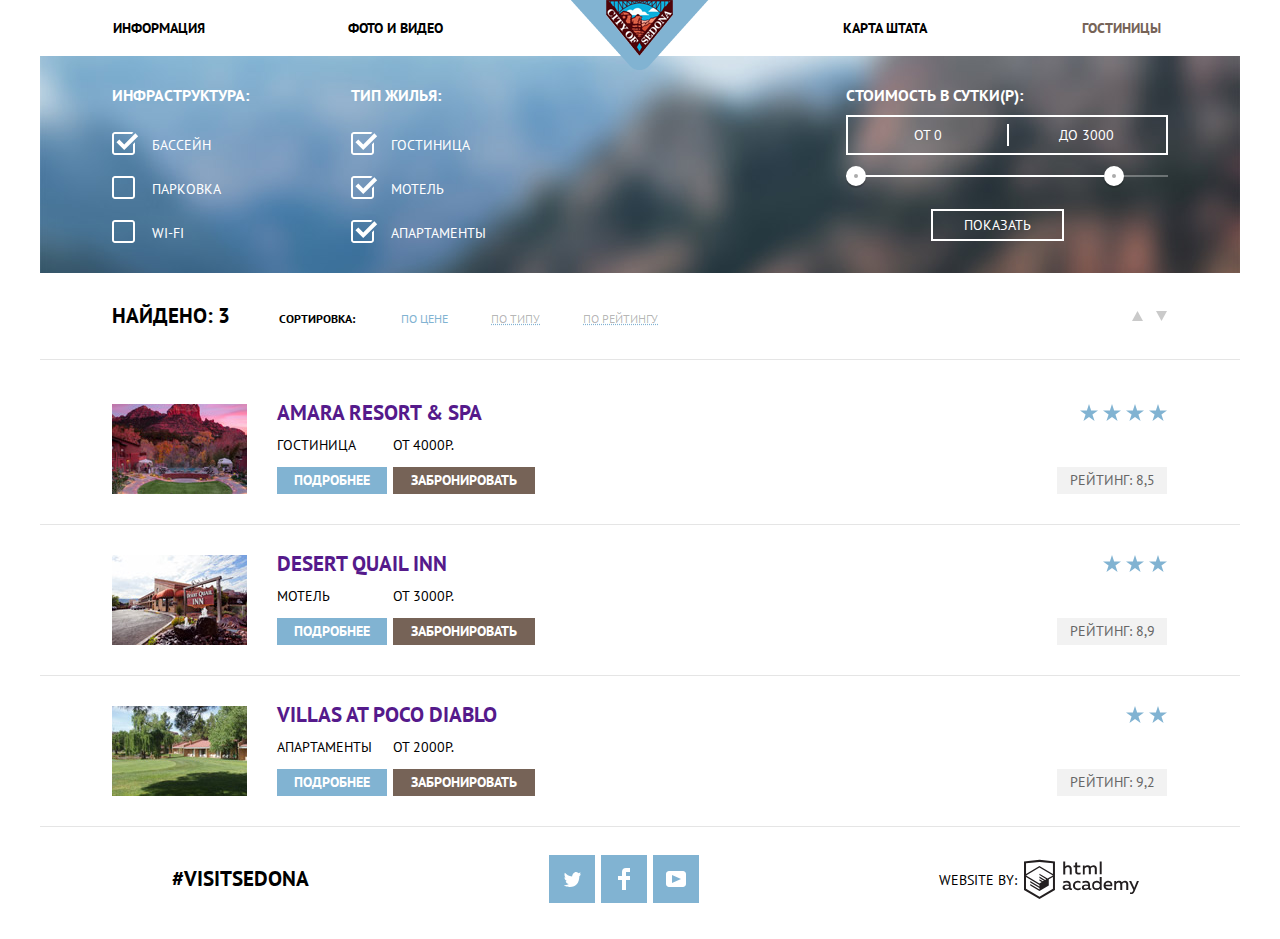
==== commit 5bc0e426: "Доверстал формы" ====
--- a/hotels.html
+++ b/hotels.html
@@ -16,7 +16,7 @@
                 <li><a href="">Информация</a></li>
                 <li><a href="">Фото и видео</a></li>
                 <li><a href="">Карта штата</a></li>
-                <li><a href="hotels.html">Гостиницы</a></li>
+                <li><a class="current-page" href="hotels.html">Гостиницы</a></li>
             </ul>
         </nav>
         <a href="index.html" class="main-logo"><img src="img/logo.png" alt="Логотип Седоны"></a>
@@ -29,16 +29,19 @@
                     <legend>Инфраструктура:</legend>
                     <ul class="filter-list">
                         <li class="filter-option">
-                            <input class="filter-input filter-input-checkbox" type="checkbox" name="swimming-pool" id="filter-swimming-pool" checked>
-                            <label for="filter-swimming-pool">Бассейн</label>
+                            <label for="filter-swimming-pool">   <input class="filter-input filter-input-checkbox visually-hidden" type="checkbox" name="swimming-pool" id="filter-swimming-pool" checked>
+                            <span class="checkbox-indicator"></span>Бассейн
+                            </label>
                         </li>
                         <li class="filter-option">
-                            <input class="filter-input filter-input-checkbox" type="checkbox" name="parking" id="filter-parking">
-                            <label for="filter-parking">Парковка</label>
+
+                            <label for="filter-parking"><input class="filter-input filter-input-checkbox visually-hidden" type="checkbox" name="parking" id="filter-parking">
+                            <span class="checkbox-indicator"></span>Парковка</label>
                         </li>
                         <li class="filter-option">
-                            <input class="filter-input filter-input-checkbox" type="checkbox" name="wi-fi" id="filter-wi-fi">
-                            <label for="filter-wi-fi">Wi-Fi</label>
+
+                            <label for="filter-wi-fi"><input class="filter-input filter-input-checkbox visually-hidden" type="checkbox" name="wi-fi" id="filter-wi-fi">
+                            <span class="checkbox-indicator"></span>Wi-Fi</label>
                         </li>
                     </ul>
                 </fieldset>
@@ -46,33 +49,35 @@
                     <legend>Тип жилья:</legend>
                     <ul class="filter-list">
                         <li class="filter-option">
-                            <input class="filter-input filter-input-checkbox" type="checkbox" name="hotel" id="filter-hotel" checked>
-                            <label for="filter-hotel">Гостиница</label>
+                            <label for="filter-hotel">
+                                <input class="filter-input filter-input-checkbox visually-hidden" type="checkbox" name="hotel" id="filter-hotel" checked>
+                                <span class="checkbox-indicator"></span>Гостиница
+                            </label>
                         </li>
                         <li class="filter-option">
-                            <input class="filter-input filter-input-checkbox" type="checkbox" name="motel" id="filter-motel" checked>
-                            <label for="filter-motel">Мотель</label>
+
+                            <label for="filter-motel"><input class="filter-input filter-input-checkbox visually-hidden" type="checkbox" name="motel" id="filter-motel" checked>
+                            <span class="checkbox-indicator"></span>Мотель</label>
                         </li>
                         <li class="filter-option">
-                            <input class="filter-input filter-input-checkbox" type="checkbox" name="apartment" id="filter-apartment" checked>
-                            <label for="filter-apartment">Апартаменты</label>
+
+                            <label for="filter-apartment"><input class="filter-input filter-input-checkbox visually-hidden" type="checkbox" name="apartment" id="filter-apartment" checked>
+                            <span class="checkbox-indicator"></span>Апартаменты</label>
                         </li>
                     </ul>
                 </fieldset>
                 <fieldset class="cost-per-day">
                     <legend>Стоимость в сутки(р):</legend>
                     <div class="price-controls">
-                        <div class="min-price">От 0</div> |
+                        <div class="min-price">От 0</div>
                         <div class="max-price">До 3000</div>
                     </div>
-                    <div class="range-filter">
-                        <div class="range-controls">
-                            <div class="scale">
-                                <div class="bar"></div>
-                            </div>
-                            <button type="button" class="toggle min-toggle"></button>
-                            <button type="button" class="toggle max-toggle"></button>
+                    <div class="range-controls">
+                        <div class="scale">
+                            <div class="bar"></div>
                         </div>
+                        <div class="range-toggle range-toggle-min"></div>
+                        <div class="range-toggle range-toggle-max"></div>
                     </div>
                     <input type="submit" value="Показать">
                 </fieldset>
--- a/css/styles.css
+++ b/css/styles.css
@@ -25,7 +25,7 @@
     height: 56px;
     position: relative;
     padding: 0;
-    
+
 }
 
 .main-logo {
@@ -41,7 +41,7 @@
     height: 56px;
     padding: 0;
     margin: 0;
-    
+
 }
 
 .main-navigation-list {
@@ -75,6 +75,10 @@
 
 .main-navigation-list a:active {
     color: rgba(0, 0, 0, 0.3);
+}
+
+.main-navigation-list .current-page {
+    color: #766357;
 }
 
 /* Стилизация основного содержания */
@@ -249,6 +253,7 @@
     justify-content: flex-end;
     align-items: center;
     min-height: 291px;
+    position: relative;
 }
 
 
@@ -280,6 +285,7 @@
     width: 568px;
     height: 86px;
     border: none;
+    box-sizing: border-box;
 }
 
 .main-hotels button:hover {
@@ -314,7 +320,7 @@
     margin: 0;
     padding: 0;
     margin-left: 132px;
-    
+
 }
 
 .footer-social {
@@ -323,7 +329,7 @@
     justify-content: space-between;
     padding: 0;
     width: 150px;
-    
+
 }
 
 
@@ -395,13 +401,21 @@
     width: 568px;
     min-height: 395px;
     margin: 0 auto;
+    background-color: white;
+    position: absolute;
+    top: 291px;
+    left: 316px;
 }
 
 .hotels-search {
-    min-height: 395px;
+    box-sizing: border-box;
+    width: 458px;
+    min-height: 285px;
+    margin: 0 auto;
+    margin-top: 55px;
     display: flex;
     flex-direction: column;
-    justify-content: space-around;
+    justify-content: space-between;
     align-items: center;
 }
 
@@ -416,6 +430,8 @@
     font-size: 14px;
     line-height: 26px;
     font-weight: 700;
+    border: none;
+    box-sizing: border-box;
 }
 
 .modal-hotels .hotels-search-helper {
@@ -423,14 +439,144 @@
     display: flex;
     justify-content: space-between;
     align-items: center;
-}
-
-.modal-hotels input[type="date"] {
+    position: relative;
+}
+
+.modal-hotels .date-input {
     width: 346px;
-}
-
-.modal-hotels input[type="number"] {
-    margin-left: 41px;
+    height: 38px;
+    padding-right: 39px;
+    padding-left: 12px;
+}
+
+.modal-hotels .calendar {
+    height: 38px;
+    width: 39px;
+    position: absolute;
+    left: 419px;
+    background-color: transparent;
+    background-image: url(../img/calendar-grey.svg);
+    background-position: center;
+    background-repeat: no-repeat;
+    cursor: pointer;
+}
+
+.modal-hotels .calendar:hover {
+    background-color: transparent;
+    background-image: url(../img/calendar.svg);
+    background-position: center;
+    background-repeat: no-repeat;
+}
+
+.modal-hotels .calendar:active {
+    background-color: transparent;
+    background-image: url(../img/calendar-blue.svg);
+    background-position: center;
+    background-repeat: no-repeat;
+    outline: none;
+}
+
+.modal-hotels .calendar:focus {
+    background-color: transparent;
+    background-image: url(../img/calendar-blue.svg);
+    background-position: center;
+    background-repeat: no-repeat;
+    outline: none;
+}
+
+.modal-hotels .calendar:active {
+    background-color: transparent;
+}
+
+.modal-hotels .hotels-amount-helper {
+    box-sizing: border-box;
+    width: 458px;
+    height: 38px;
+    display: flex;
+    justify-content: space-between;
+    align-content: center;
+}
+
+.modal-hotels .guests-amount-helper {
+    position: relative;
+}
+
+.modal-hotels .guests-amount {
+    width: 114px;
+    height: 38px;
+    box-sizing: border-box;
+    margin-left: 38px;
+    padding-left: 38px;
+    padding-right: 38px;
+}
+
+
+.hotels-amount-helper button {
+    background-color: transparent;
+    width: 38px;
+    height: 38px;
+    box-sizing: border-box;
+    position: absolute;
+    cursor: pointer;
+}
+
+.hotels-amount-helper button:hover {
+    background-color: transparent;
+}
+
+.hotels-amount-helper button:active {
+    background-color: transparent;
+}
+
+.modal-hotels .quantity-less-adults {
+    left: 113px;
+    background-image: url(../img/minus-grey.png);
+    background-position: center;
+    background-repeat: no-repeat;
+}
+
+.modal-hotels .quantity-less-children {
+    left: 79px;
+    background-image: url(../img/minus-grey.png);
+    background-position: center;
+    background-repeat: no-repeat;
+}
+
+.modal-hotels .quantity-less-adults:hover,
+.modal-hotels .quantity-less-children:hover {
+    background-image: url(../img/minus-black.png);
+}
+
+.modal-hotels .quantity-less-adults:active,
+.modal-hotels .quantity-less-children:active {
+    background-image: url(../img/minus-blue.png);
+}
+
+
+.modal-hotels .quantity-more-adults {
+    top: 0px;
+    left: 190px;
+    background-image: url(../img/plus-grey.png);
+    background-position: center;
+    background-repeat: no-repeat;
+}
+
+.modal-hotels .quantity-more-children {
+    top: 0px;
+    left: 156px;
+    background-image: url(../img/plus-grey.png);
+    background-position: center;
+    background-repeat: no-repeat;
+}
+
+.modal-hotels .quantity-more-adults:hover,
+.modal-hotels .quantity-more-children:hover {
+    background-image: url(../img/plus-black.png);
+}
+
+.modal-hotels .quantity-more-adults:active,
+.modal-hotels .quantity-more-children:active {
+    background-image: url(../img/plus-blue.png);
 }
 
 .modal-hotels input:hover {
@@ -440,11 +586,21 @@
 .modal-hotels input:focus {
     background-color: white;
     outline: none;
+    border: 2px solid #e5e5e5;
+}
+
+.modal-hotels .date-input:focus {
+    padding-left: 10px;
+}
+
+.modal-hotels .guests-amount {
+    text-align: center;
 }
 
 .modal-hotels input[type="submit"] {
     width: 458px;
     height: 58px;
+    margin-top: 54px;
     font-size: 21px;
     line-height: 26px;
     font-weight: 700;
@@ -452,6 +608,7 @@
     color: white;
     border: none;
     background-color: #81b3d2;
+    box-sizing: border-box;
 }
 
 .modal-hotels input[type="submit"]:hover {
@@ -474,8 +631,63 @@
     width: 1200px;
 }
 
-fieldset {
+
+.filter-hotels {
+    display: flex;
+    min-height: 217px;
+    justify-content: flex-start;
+    align-items: flex-start;
+}
+
+.filter-hotels fieldset {
+    width: 136px;
     border: none;
+    padding: 0;
+    margin-top: 29px;
+}
+
+.filter-hotels .hotel-type {
+    margin-left: 100px;
+}
+
+.filter-hotels .infrastructure {
+    margin-left: 72px;
+}
+
+.filter-hotels .cost-per-day {
+    margin-left: auto;
+    margin-right: 72px;
+    width: 318px;
+    height: 153px;
+}
+
+.filter-hotels .price-controls {
+    color: white;
+    font-size: 14px;
+    line-height: 21px;
+    width: 318px;
+    height: 36px;
+    margin-top: 9px;
+    display: flex;
+    align-items: center;
+    border: 2px solid white;
+    position: relative;
+}
+
+.filter-hotels .price-controls::after {
+    content: "";
+    width: 2px;
+    height: 22px;
+    background-color: white;
+    position: absolute;
+    top: 7px;
+    left: 159px;
+}
+
+.filter-hotels .min-price,
+.filter-hotels .max-price {
+    width: 50%;
+    text-align: center;
 }
 
 fieldset legend {
@@ -488,6 +700,55 @@
 .filter-list {
     list-style: none;
     padding-left: 0;
+    height: 114px;
+    display: flex;
+    flex-direction: column;
+    justify-content: space-between;
+    margin-top: 26px;
+}
+
+.filter-list label {
+    margin-left: 40px;
+}
+
+.filter-option {
+    position: relative;
+}
+
+.filter-option input[type="checkbox"] + .checkbox-indicator {
+    position: absolute;
+    top: 0;
+    left: 0;
+    width: 23px;
+    height: 23px;
+    box-sizing: border-box;
+    background-image: url(../img/checkbox-off.svg);
+    background-position: left;
+    background-repeat: no-repeat;
+}
+
+.filter-option input[type="checkbox"]:checked + .checkbox-indicator {
+    width: 27px;
+    height: 23px;
+    background-image: url(../img/checkbox-on.svg);
+    background-position: left;
+    background-repeat: no-repeat;
+}
+
+.filter-option input[type="checkbox"]:disabled + .checkbox-indicator {
+    width: 23px;
+    height: 23px;
+    background-image: url(../img/checkbox-off-disabled.svg);
+    background-position: left;
+    background-repeat: no-repeat;
+}
+
+.filter-option input[type="checkbox"]:checked:disabled + .checkbox-indicator {
+    width: 27px;
+    height: 23px;
+    background-image: url(../img/checkbox-on-disabled.svg);
+    background-position: left;
+    background-repeat: no-repeat;
 }
 
 .filter-list label {
@@ -497,11 +758,47 @@
     font-weight: 400;
 }
 
-.price-controls {
-    color: white;
-    font-size: 14px;
-    line-height: 21px;
-}
+
+.range-controls {
+    position: relative;
+    margin-top: 20px;
+}
+
+.range-controls .scale {
+    height: 2px;
+    background: rgba(255, 255, 255, 0.3);
+}
+
+.range-controls .bar {
+    width: 80%;
+    height: 2px;
+    background: #ffffff;
+}
+
+.range-toggle {
+    position: absolute;
+    top: -9px;
+    width: 4px;
+    height: 4px;
+    background: #ababab;
+    border: 8px solid #ffffff;
+    border-radius: 50%;
+    box-shadow: 0 2px 1px 0 rgba(0, 1, 1, 0.2);
+    cursor: pointer;
+}
+
+.range-toggle:hover {
+    cursor: pointer;
+}
+
+.range-toggle-min {
+    left: 0;
+}
+
+.range-toggle-max {
+    left: 80%;
+}
+
 
 .filter-hotels input[type="submit"] {
     background-color: transparent;
@@ -512,21 +809,16 @@
     height: 32px;
     width: 133px;
     border: 2px solid white;
+    margin-top: 32px;
+    margin-left: 85px;
+}
+
+.filter-hotels input[type="submit"]:hover {
+    background-color: white;
+    color: black;
 }
 
 /* Стилизация блока сортировки */
-
-.filter-hotels {
-    display: flex;
-    min-height: 217px;
-    
-    justify-content: flex-start;
-    align-items: center;
-}
-
-.filter-hotels fieldset {
-    
-}
 
 .hotels-sorting {
     font-size: 21px;
@@ -539,27 +831,6 @@
     padding-left: 0;
 }
 
-.infrastructure {
-    margin-left: 72px;
-    width: 140px;
-}
-
-.hotel-type {
-    margin-left: 100px;
-    width: 140px;
-}
-
-.cost-per-day {
-    margin-right: 72px;
-    width: 318px;
-    display: flex;
-    flex-direction: column;
-    
-}
-
-.price-controls {
-    display: flex;
-}
 
 .hotels-sorting {
     display: flex;
@@ -585,7 +856,7 @@
     display: flex;
     justify-content: space-between;
     align-items: stretch;
-    margin-left: 9px;    
+    margin-left: 9px;
 }
 
 .sorting-list li {
@@ -666,12 +937,8 @@
     text-decoration: none;
 }
 
-.cost-per-day {
-    margin-left: auto;
-}
 
 /* Стилизация списка отелей */
-
 
 .hotels-list {
     list-style: none;
@@ -709,7 +976,7 @@
 .hotel-name-cost p {
     flex-basis: 116px;
     margin-top: 11px;
-    
+
 }
 
 .hotel-buttons {
@@ -761,6 +1028,7 @@
     text-align: center;
     padding-top: 3px;
 }
+
 .star {
     width: 18px;
     height: 17px;
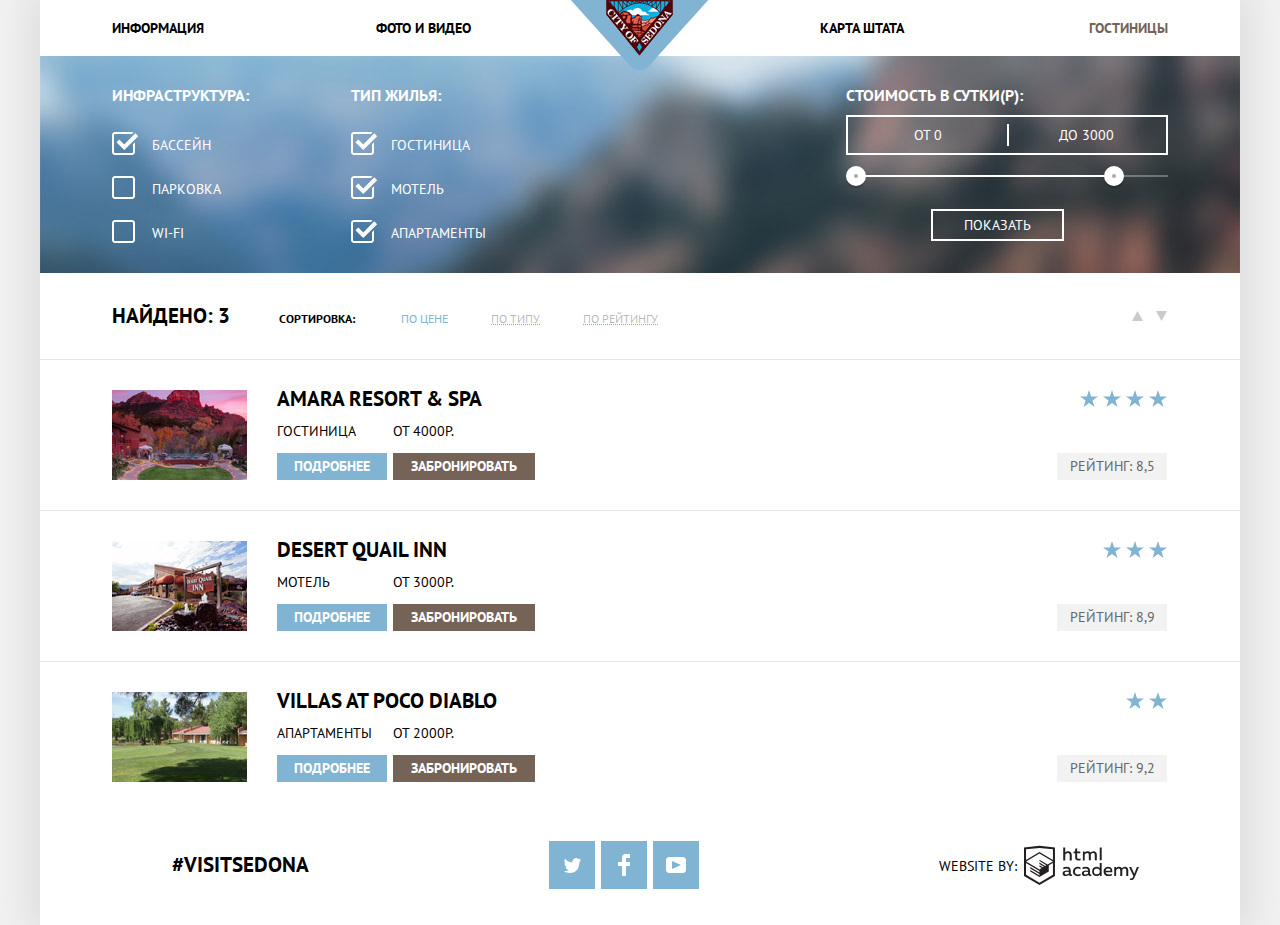
==== commit 26d06f9c: "Мелкие исправления" ====
--- a/hotels.html
+++ b/hotels.html
@@ -1,6 +1,5 @@
 <!DOCTYPE html>
 <html lang="ru">
-
 <head>
     <meta charset="utf-8">
     <title>HTML Academy: Седона</title>
@@ -8,7 +7,6 @@
     <link href="css/normalize.css" rel="stylesheet">
     <link href="css/styles.css" rel="stylesheet">
 </head>
-
 <body>
     <header class="main-header">
         <nav class="main-navigation">
@@ -34,12 +32,10 @@
                             </label>
                         </li>
                         <li class="filter-option">
-
                             <label for="filter-parking"><input class="filter-input filter-input-checkbox visually-hidden" type="checkbox" name="parking" id="filter-parking">
                             <span class="checkbox-indicator"></span>Парковка</label>
                         </li>
                         <li class="filter-option">
-
                             <label for="filter-wi-fi"><input class="filter-input filter-input-checkbox visually-hidden" type="checkbox" name="wi-fi" id="filter-wi-fi">
                             <span class="checkbox-indicator"></span>Wi-Fi</label>
                         </li>
@@ -55,12 +51,10 @@
                             </label>
                         </li>
                         <li class="filter-option">
-
                             <label for="filter-motel"><input class="filter-input filter-input-checkbox visually-hidden" type="checkbox" name="motel" id="filter-motel" checked>
                             <span class="checkbox-indicator"></span>Мотель</label>
                         </li>
                         <li class="filter-option">
-
                             <label for="filter-apartment"><input class="filter-input filter-input-checkbox visually-hidden" type="checkbox" name="apartment" id="filter-apartment" checked>
                             <span class="checkbox-indicator"></span>Апартаменты</label>
                         </li>
@@ -187,5 +181,4 @@
         </div>
     </footer>
 </body>
-
 </html>
--- a/css/styles.css
+++ b/css/styles.css
@@ -1,11 +1,14 @@
 body {
-    margin: 0;
+    margin: 0 auto;
     padding: 0;
     font-family: "PT Sans", Arial, sans-serif;
     font-size: 14px;
     line-height: 26px;
     color: black;
     text-transform: uppercase;
+    background-color: #f2f2f2;
+    width: 1200px;
+    box-shadow: 0 0 40px 10px #dbdbdb;
 }
 
 a {
@@ -25,7 +28,6 @@
     height: 56px;
     position: relative;
     padding: 0;
-
 }
 
 .main-logo {
@@ -41,22 +43,32 @@
     height: 56px;
     padding: 0;
     margin: 0;
-
 }
 
 .main-navigation-list {
     list-style: none;
     padding: 0;
-    margin: 0;
+    margin: 0 auto;
     display: flex;
     height: 56px;
+    width: 1056px;
 }
 
 .main-navigation-list li {
-    flex-basis: 237px;
+    flex-basis: 25%;
     display: flex;
     justify-content: center;
     align-items: center;
+}
+
+.main-navigation-list li:nth-of-type(1),
+.main-navigation-list li:nth-of-type(2) {
+    justify-content: flex-start;
+}
+
+.main-navigation-list li:nth-of-type(3),
+.main-navigation-list li:nth-of-type(4) {
+    justify-content: flex-end;
 }
 
 .main-navigation-list li:nth-of-type(3) {
@@ -116,11 +128,10 @@
 
 /* Стилизация блока преимуществ */
 
-.advantages {}
-
 .advantages-list {
     width: 1200px;
     margin: 0 auto;
+    background-color: white;
     list-style: none;
     display: flex;
     flex-wrap: wrap;
@@ -248,6 +259,7 @@
 }
 
 .main-hotels {
+    background-color: white;
     display: flex;
     flex-direction: column;
     justify-content: flex-end;
@@ -308,6 +320,7 @@
     height: 120px;
     margin: 0 auto;
     padding: 0;
+    background-color: white;
     display: flex;
     justify-content: space-between;
     align-items: center;
@@ -320,7 +333,6 @@
     margin: 0;
     padding: 0;
     margin-left: 132px;
-
 }
 
 .footer-social {
@@ -329,7 +341,6 @@
     justify-content: space-between;
     padding: 0;
     width: 150px;
-
 }
 
 
@@ -838,6 +849,7 @@
     align-items: center;
     min-height: 86px;
     border-bottom: 1px solid #e5e5e5;
+    background-color: white;
 }
 
 .hotels-sorting b {
@@ -943,7 +955,9 @@
 .hotels-list {
     list-style: none;
     padding-left: 0;
+    margin-top: 0;
     margin-bottom: -8px;
+    background-color: white;
 }
 
 .hotels-list li {
@@ -989,6 +1003,10 @@
     font-weight: 700;
     margin: 0;
     margin-top: -4px;
+}
+
+.hotels-list .hotel-name {
+    color: black;
 }
 
 .rating-helper {
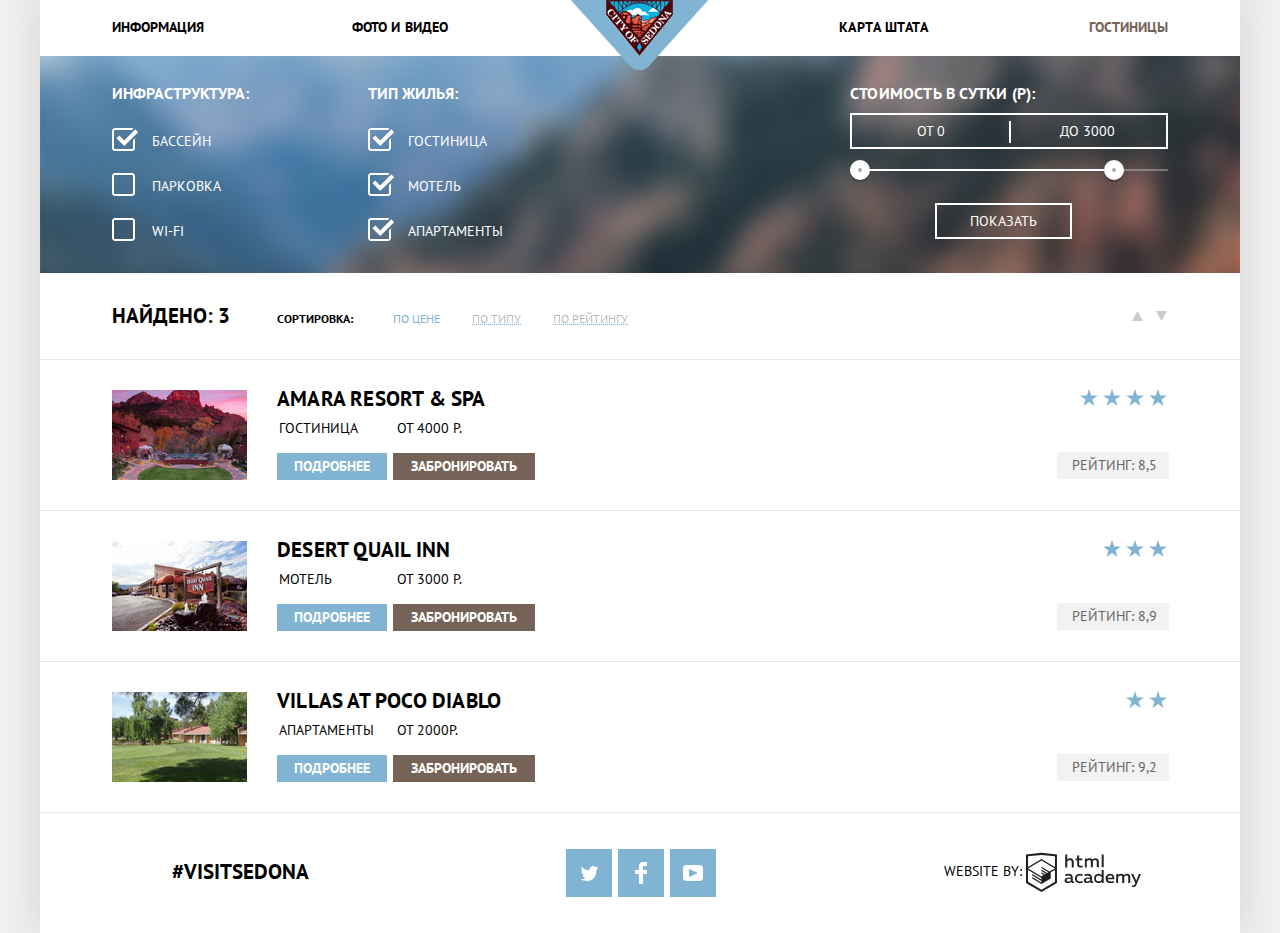
==== commit 265f947c: "Мелкие правки" ====
--- a/hotels.html
+++ b/hotels.html
@@ -28,16 +28,19 @@
                     <ul class="filter-list">
                         <li class="filter-option">
                             <label for="filter-swimming-pool">   <input class="filter-input filter-input-checkbox visually-hidden" type="checkbox" name="swimming-pool" id="filter-swimming-pool" checked>
-                            <span class="checkbox-indicator"></span>Бассейн
+                                <span class="checkbox-indicator">
+                                </span>Бассейн
                             </label>
                         </li>
                         <li class="filter-option">
                             <label for="filter-parking"><input class="filter-input filter-input-checkbox visually-hidden" type="checkbox" name="parking" id="filter-parking">
-                            <span class="checkbox-indicator"></span>Парковка</label>
+                                <span class="checkbox-indicator"></span>Парковка
+                            </label>
                         </li>
                         <li class="filter-option">
                             <label for="filter-wi-fi"><input class="filter-input filter-input-checkbox visually-hidden" type="checkbox" name="wi-fi" id="filter-wi-fi">
-                            <span class="checkbox-indicator"></span>Wi-Fi</label>
+                                <span class="checkbox-indicator"></span>Wi-Fi
+                            </label>
                         </li>
                     </ul>
                 </fieldset>
@@ -46,22 +49,24 @@
                     <ul class="filter-list">
                         <li class="filter-option">
                             <label for="filter-hotel">
-                                <input class="filter-input filter-input-checkbox visually-hidden" type="checkbox" name="hotel" id="filter-hotel" checked>
+                            <input class="filter-input filter-input-checkbox visually-hidden" type="checkbox" name="hotel" id="filter-hotel" checked>
                                 <span class="checkbox-indicator"></span>Гостиница
                             </label>
                         </li>
                         <li class="filter-option">
                             <label for="filter-motel"><input class="filter-input filter-input-checkbox visually-hidden" type="checkbox" name="motel" id="filter-motel" checked>
-                            <span class="checkbox-indicator"></span>Мотель</label>
+                                <span class="checkbox-indicator"></span>Мотель
+                            </label>
                         </li>
                         <li class="filter-option">
                             <label for="filter-apartment"><input class="filter-input filter-input-checkbox visually-hidden" type="checkbox" name="apartment" id="filter-apartment" checked>
-                            <span class="checkbox-indicator"></span>Апартаменты</label>
+                                <span class="checkbox-indicator"></span>Апартаменты
+                            </label>
                         </li>
                     </ul>
                 </fieldset>
                 <fieldset class="cost-per-day">
-                    <legend>Стоимость в сутки(р):</legend>
+                    <legend>Стоимость в сутки (р):</legend>
                     <div class="price-controls">
                         <div class="min-price">От 0</div>
                         <div class="max-price">До 3000</div>
@@ -105,7 +110,7 @@
                         <h3><a href="" class="hotel-name">Amara resort &amp; spa</a></h3>
                         <div class="hotel-name-cost">
                             <p>Гостиница</p>
-                            <p>От 4000р.</p>
+                            <p>От 4000 р.</p>
                         </div>
                         <div class="hotel-buttons">
                             <a href="" class="more-info">Подробнее</a>
@@ -128,7 +133,7 @@
                         <h3><a href="" class="hotel-name">Desert Quail Inn</a></h3>
                         <div class="hotel-name-cost">
                             <p>Мотель</p>
-                            <p>От 3000р.</p>
+                            <p>От 3000 р.</p>
                         </div>
                         <div class="hotel-buttons">
                             <a href="" class="more-info">Подробнее</a>
@@ -168,7 +173,7 @@
             </ul>
         </section>
     </main>
-    <footer class="main-footer">
+    <footer class="main-footer main-footer-hotels">
         <p class="footer-hashtag">#Visitsedona</p>
         <ul class="footer-social">
             <li><a class="social-button twitter" href="http://vk.com/htmlacademy"></a></li>
--- a/css/styles.css
+++ b/css/styles.css
@@ -39,6 +39,7 @@
 .main-navigation {
     font-size: 14px;
     line-height: 26px;
+    font-weight: 700;
     background-color: white;
     height: 56px;
     padding: 0;
@@ -55,10 +56,12 @@
 }
 
 .main-navigation-list li {
-    flex-basis: 25%;
+    padding: 0;
+    width: 240px;
     display: flex;
     justify-content: center;
     align-items: center;
+    margin-bottom: 2px;
 }
 
 .main-navigation-list li:nth-of-type(1),
@@ -73,11 +76,22 @@
 
 .main-navigation-list li:nth-of-type(3) {
     margin-left: auto;
-}
+    margin-right: ;
+}
+
+.main-navigation-list li:nth-of-type(2) {
+    letter-spacing: 0.1px;
+}
+
+.main-navigation-list li:nth-of-type(3) {
+    letter-spacing: 0.5px;
+}
+
 
 .main-navigation-list a {
     color: black;
     font-weight: 700;
+    padding: 0;
 }
 
 .main-navigation-list a:hover {
@@ -101,29 +115,55 @@
 }
 
 .sedona-promo {
-    background-image: url(../img/sedona-intro.jpg);
-    background-position: top center;
-    background-repeat: no-repeat;
-    height: 724px;
+    background-image: url(../img/sedona-main.jpg);
+    background-position:;
+    margin-top: -56px;
+    background-repeat: no-repeat;
+    height: 564px;
     display: flex;
     flex-direction: column;
     justify-content: flex-end;
     align-items: center;
 }
 
-.sedona-promo b {
+.sedona-promo img {
+    width: 458px;
+    height: 352px;
+    margin-bottom: 23px;
+}
+
+.sedona-promo::after {
+    content: "";
+    background-image: url(../img/sedona-mask.png);
+    width: 1200px;
+    height: 57px;
+}
+
+.advantages-header {
+    height: 216px;
+    background-color: white;
+    display: flex;
+    flex-direction: column;
+    justify-content: flex-end;
+    align-items: center;
+}
+
+.advantages-header b {
     font-size: 21px;
     line-height: 26px;
-    width: 446px;
     text-align: center;
-}
-
-.sedona-promo p {
-    font-size: 14px;
-    line-height: 26px;
+    width: 450px;
+    letter-spacing: 0.1px;
+    margin-bottom: 13px;
+}
+
+.advantages-header p {
+    font-size: 14px;
+    line-height: 26px;
+    letter-spacing: 0.1px;
     color: #333333;
+    text-align: center;
     margin-bottom: 52px;
-    margin-top: 32px;
 }
 
 /* Стилизация блока преимуществ */
@@ -192,6 +232,7 @@
     width: 400px;
     color: white;
 }
+
 
 .advantages-item:nth-of-type(2),
 .advantages-item:nth-of-type(6) {
@@ -226,6 +267,16 @@
 .advantages-item:nth-of-type(4) h3,
 .advantages-item:nth-of-type(5) h3 {
     margin-top: 0px;
+    margin-bottom: -5px;
+    line-height: 21px;
+}
+
+.advantages-item:nth-of-type(3) .advantage-description,
+.advantages-item:nth-of-type(4) .advantage-description,
+.advantages-item:nth-of-type(5) .advantage-description {
+    line-height: 21px;
+    width: 285px;
+    margin-bottom: 82px;
 }
 
 .advantages-item:nth-of-type(3)::before {
@@ -240,22 +291,54 @@
 
 .advantages-item:nth-of-type(4)::before {
     content: "";
+    background-image: url(../img/icon-3.svg);
+    width: 74px;
+    height: 70px;
+    margin: 0;
+    padding: 0;
+    margin-top: 61px;
+}
+
+.advantages-item:nth-of-type(7) h3 {
+    width: 160px;
+}
+
+.advantages-item:nth-of-type(7) .advantage-description {
+    width: 303px;
+    
+}
+
+.advantages-item:nth-of-type(1) h3,
+.advantages-item:nth-of-type(7) h3 {
+    line-height: 21px;
+}
+
+.advantages-item:nth-of-type(1) .advantage-description,
+.advantages-item:nth-of-type(7) .advantage-description {
+    line-height: 21px;
+}
+    
+
+.advantages-item:nth-of-type(5)::before {
+    content: "";
     background-image: url(../img/icon-2.svg);
     width: 64px;
     height: 76px;
     margin: 0;
     padding: 0;
-    margin-top: 60px;
-}
-
-.advantages-item:nth-of-type(5)::before {
-    content: "";
-    background-image: url(../img/icon-3.svg);
-    width: 74px;
-    height: 70px;
-    margin: 0;
-    padding: 0;
-    margin-top: 60px;
+    margin-top: 56px;
+}
+
+.advantages-item:nth-of-type(8) h3,
+.advantages-item:nth-of-type(9) h3,
+.advantages-item:nth-of-type(10) h3 {
+    line-height: 21px;
+}
+
+.advantages-item:nth-of-type(8) .advantage-description,
+.advantages-item:nth-of-type(9) .advantage-description,
+.advantages-item:nth-of-type(10) .advantage-description {
+    line-height: 21px;
 }
 
 .main-hotels {
@@ -274,7 +357,7 @@
     line-height: 36px;
     padding: 0;
     margin: 0;
-    margin-bottom: 30px;
+    margin-bottom: 24px;
 }
 
 .main-hotels p {
@@ -284,7 +367,7 @@
     width: 437px;
     margin: 0;
     padding: 0;
-    margin-bottom: 49px;
+    margin-bottom: 47px;
 }
 
 .main-hotels button {
@@ -322,8 +405,19 @@
     padding: 0;
     background-color: white;
     display: flex;
-    justify-content: space-between;
+    justify-content: flex-start;
     align-items: center;
+}
+
+.main-footer-index {
+    background-color: rgba(255, 255, 255, 0.9);
+    margin-top: -128px;
+    position: relative;
+    z-index: 1;
+}
+
+.main-footer-hotels {
+    margin-top: 8px;
 }
 
 .main-footer .footer-hashtag {
@@ -333,6 +427,7 @@
     margin: 0;
     padding: 0;
     margin-left: 132px;
+    padding-bottom: 3px;
 }
 
 .footer-social {
@@ -341,6 +436,7 @@
     justify-content: space-between;
     padding: 0;
     width: 150px;
+    margin-left: 257px;
 }
 
 
@@ -379,18 +475,18 @@
 
 
 .developer {
-    width: 200px;
-    height: 41px;
+    width: 197px;
+    height: 43px;
     display: flex;
     justify-content: space-between;
     align-items: flex-start;
-    margin-right: 101px;
+    margin-left: 228px;
 }
 
 .developer p {
     font-size: 14px;
     line-height: 26px;
-    margin-top: 8px;
+    margin-top: 6px;
 }
 
 .developer svg {
@@ -407,6 +503,24 @@
 }
 
 /* Стилизация всплывающего окна */
+
+@keyframes bounce {
+  0% {
+    transform: translateX(-2000px);
+  }
+
+  70% {
+    transform: translateX(30px);
+  }
+
+  90% {
+    transform: translateX(-10px);
+  }
+
+  100% {
+    transform: translateX(0);
+  }
+}
 
 .modal-hotels {
     width: 568px;
@@ -416,6 +530,11 @@
     position: absolute;
     top: 291px;
     left: 316px;
+    animation: bounce 0.6s;
+}
+
+.modal-close {
+    display: none;
 }
 
 .hotels-search {
@@ -426,7 +545,7 @@
     margin-top: 55px;
     display: flex;
     flex-direction: column;
-    justify-content: space-between;
+    justify-content: flex-end;
     align-items: center;
 }
 
@@ -443,6 +562,10 @@
     font-weight: 700;
     border: none;
     box-sizing: border-box;
+}
+
+.hotels-search-helper {
+    margin-bottom: 30px;
 }
 
 .modal-hotels .hotels-search-helper {
@@ -521,6 +644,9 @@
     padding-right: 38px;
 }
 
+.hotels-amount-helper {
+    margin-bottom: 54px;
+}
 
 .hotels-amount-helper button {
     background-color: transparent;
@@ -540,14 +666,14 @@
 }
 
 .modal-hotels .quantity-less-adults {
-    left: 113px;
+    left: 112px;
     background-image: url(../img/minus-grey.png);
     background-position: center;
     background-repeat: no-repeat;
 }
 
 .modal-hotels .quantity-less-children {
-    left: 79px;
+    left: 65px;
     background-image: url(../img/minus-grey.png);
     background-position: center;
     background-repeat: no-repeat;
@@ -566,7 +692,7 @@
 
 .modal-hotels .quantity-more-adults {
     top: 0px;
-    left: 190px;
+    left: 188px;
     background-image: url(../img/plus-grey.png);
     background-position: center;
     background-repeat: no-repeat;
@@ -574,7 +700,7 @@
 
 .modal-hotels .quantity-more-children {
     top: 0px;
-    left: 156px;
+    left: 140px;
     background-image: url(../img/plus-grey.png);
     background-position: center;
     background-repeat: no-repeat;
@@ -608,10 +734,17 @@
     text-align: center;
 }
 
+.modal-hotels .children-amount {
+    margin-left: 22px;
+}
+
+.hotels-search-helper label {
+    letter-spacing: 0.3px;
+}
+
 .modal-hotels input[type="submit"] {
     width: 458px;
     height: 58px;
-    margin-top: 54px;
     font-size: 21px;
     line-height: 26px;
     font-weight: 700;
@@ -620,6 +753,7 @@
     border: none;
     background-color: #81b3d2;
     box-sizing: border-box;
+    margin-bottom: 1px;
 }
 
 .modal-hotels input[type="submit"]:hover {
@@ -638,7 +772,7 @@
 .hotels-parameters {
     background-image: url(../img/filter%20background.jpg);
     background-repeat: no-repeat;
-    background-position: top center;
+    background-position: 0% 16%;
     width: 1200px;
 }
 
@@ -654,11 +788,11 @@
     width: 136px;
     border: none;
     padding: 0;
-    margin-top: 29px;
+    margin-top: 27px;
 }
 
 .filter-hotels .hotel-type {
-    margin-left: 100px;
+    margin-left: 117px;
 }
 
 .filter-hotels .infrastructure {
@@ -669,7 +803,7 @@
     margin-left: auto;
     margin-right: 72px;
     width: 318px;
-    height: 153px;
+    min-height: 153px;
 }
 
 .filter-hotels .price-controls {
@@ -683,6 +817,7 @@
     align-items: center;
     border: 2px solid white;
     position: relative;
+    box-sizing: border-box;
 }
 
 .filter-hotels .price-controls::after {
@@ -691,8 +826,8 @@
     height: 22px;
     background-color: white;
     position: absolute;
-    top: 7px;
-    left: 159px;
+    top: 6px;
+    left: 157px;
 }
 
 .filter-hotels .min-price,
@@ -706,16 +841,21 @@
     line-height: 21px;
     font-weight: 700;
     color: white;
+    margin-top: 26px;
+}
+
+.cost-per-day legend {
+    letter-spacing: 0.2px;
 }
 
 .filter-list {
     list-style: none;
     padding-left: 0;
-    height: 114px;
+    height: 116px;
     display: flex;
     flex-direction: column;
     justify-content: space-between;
-    margin-top: 26px;
+    margin-top: 24px;
 }
 
 .filter-list label {
@@ -817,8 +957,8 @@
     line-height: 21px;
     color: white;
     text-transform: uppercase;
-    height: 32px;
-    width: 133px;
+    height: 36px;
+    width: 137px;
     border: 2px solid white;
     margin-top: 32px;
     margin-left: 85px;
@@ -860,7 +1000,7 @@
 .hotels-sorting h2 {
     font-size: 12px;
     line-height: 18px;
-    margin-left: 49px;
+    margin-left: 47px;
     padding-top: 6px;
 }
 
@@ -868,11 +1008,13 @@
     display: flex;
     justify-content: space-between;
     align-items: stretch;
-    margin-left: 9px;
-}
-
-.sorting-list li {
-    margin-left: 31px;
+    margin-left: 34px;
+}
+
+.sorting-list li:nth-of-type(2),
+.sorting-list li:nth-of-type(3)
+{
+    margin-left: 20px;
 }
 
 .sorting-order {
@@ -989,7 +1131,7 @@
 
 .hotel-name-cost p {
     flex-basis: 116px;
-    margin-top: 11px;
+    margin-top: 5px;
 
 }
 
@@ -1003,6 +1145,7 @@
     font-weight: 700;
     margin: 0;
     margin-top: -4px;
+    letter-spacing: 0.2px;
 }
 
 .hotels-list .hotel-name {
@@ -1010,7 +1153,7 @@
 }
 
 .rating-helper {
-    height: 90px;
+    height: 92px;
     width: 110px;
     margin-left: auto;
     margin-right: 73px;
@@ -1027,6 +1170,7 @@
 .hotels-list p {
     font-size: 14px;
     line-height: 21px;
+    padding-left: 2px;
 }
 
 .hotels-list .star-rating {
